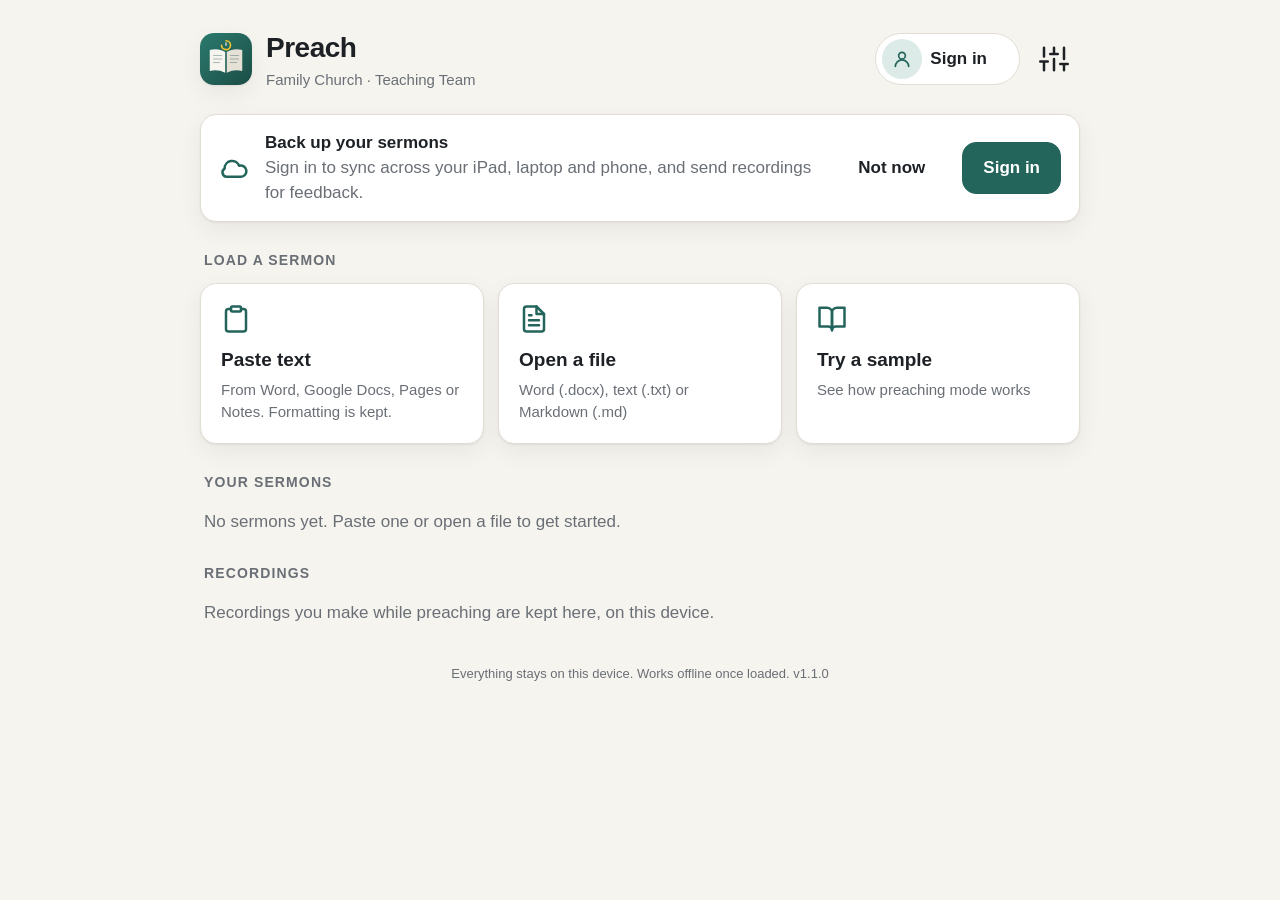
==== index.html @ 2cdc6da2 "Preach v1.1: sermon delivery PWA with Supabase accounts, sync and admin review" ====
<!doctype html>
<html lang="en">
<head>
  <meta charset="utf-8">
  <meta name="viewport" content="width=device-width, initial-scale=1, viewport-fit=cover">
  <title>Preach</title>
  <meta name="description" content="Sermon delivery for the Family Church teaching team: paginated preaching view, countdown timer, CSB verse popups and recording.">
  <meta name="theme-color" content="#f6f4ef" id="meta-theme">
  <meta name="apple-mobile-web-app-capable" content="yes">
  <meta name="mobile-web-app-capable" content="yes">
  <meta name="apple-mobile-web-app-status-bar-style" content="black-translucent">
  <meta name="apple-mobile-web-app-title" content="Preach">
  <link rel="manifest" href="manifest.webmanifest">
  <link rel="icon" href="icons/icon.svg" type="image/svg+xml">
  <link rel="apple-touch-icon" href="icons/apple-touch-icon.png">
  <link rel="stylesheet" href="css/app.css">
  <script>
    // Apply saved theme before first paint to avoid a flash.
    try { var s = JSON.parse(localStorage.getItem('preach.v1.settings') || '{}');
      document.documentElement.dataset.theme = s.theme || 'light';
      document.documentElement.dataset.font = s.font || 'serif'; } catch (e) {}
  </script>
  <script src="config.js"></script>
</head>
<body>
<svg width="0" height="0" style="position:absolute" aria-hidden="true">
  <symbol id="i-left" viewBox="0 0 24 24"><path d="m15 18-6-6 6-6"/></symbol>
  <symbol id="i-right" viewBox="0 0 24 24"><path d="m9 18 6-6-6-6"/></symbol>
  <symbol id="i-back" viewBox="0 0 24 24"><path d="m12 19-7-7 7-7M19 12H5"/></symbol>
  <symbol id="i-sun" viewBox="0 0 24 24"><circle cx="12" cy="12" r="4"/><path d="M12 2v2M12 20v2M4.93 4.93l1.41 1.41M17.66 17.66l1.41 1.41M2 12h2M20 12h2M6.34 17.66l-1.41 1.41M19.07 4.93l-1.41 1.41"/></symbol>
  <symbol id="i-moon" viewBox="0 0 24 24"><path d="M12 3a6 6 0 0 0 9 9 9 9 0 1 1-9-9Z"/></symbol>
  <symbol id="i-mic" viewBox="0 0 24 24"><path d="M12 2a3 3 0 0 0-3 3v7a3 3 0 0 0 6 0V5a3 3 0 0 0-3-3Z"/><path d="M19 10v2a7 7 0 0 1-14 0v-2M12 19v3"/></symbol>
  <symbol id="i-play" viewBox="0 0 24 24"><path d="M7 4.5v15l12.5-7.5z" fill="currentColor"/></symbol>
  <symbol id="i-pause" viewBox="0 0 24 24"><rect x="6" y="4.5" width="4" height="15" rx="1" fill="currentColor"/><rect x="14" y="4.5" width="4" height="15" rx="1" fill="currentColor"/></symbol>
  <symbol id="i-reset" viewBox="0 0 24 24"><path d="M3 12a9 9 0 1 0 9-9 9.75 9.75 0 0 0-6.74 2.74L3 8"/><path d="M3 3v5h5"/></symbol>
  <symbol id="i-x" viewBox="0 0 24 24"><path d="M18 6 6 18M6 6l12 12"/></symbol>
  <symbol id="i-sliders" viewBox="0 0 24 24"><path d="M4 21v-7M4 10V3M12 21v-9M12 8V3M20 21v-5M20 12V3M1 14h6M9 8h6M17 16h6"/></symbol>
  <symbol id="i-trash" viewBox="0 0 24 24"><path d="M3 6h18M19 6v14a2 2 0 0 1-2 2H7a2 2 0 0 1-2-2V6M8 6V4a2 2 0 0 1 2-2h4a2 2 0 0 1 2 2v2"/></symbol>
  <symbol id="i-download" viewBox="0 0 24 24"><path d="M21 15v4a2 2 0 0 1-2 2H5a2 2 0 0 1-2-2v-4M7 10l5 5 5-5M12 15V3"/></symbol>
  <symbol id="i-share" viewBox="0 0 24 24"><path d="M4 12v8a2 2 0 0 0 2 2h12a2 2 0 0 0 2-2v-8M16 6l-4-4-4 4M12 2v13"/></symbol>
  <symbol id="i-max" viewBox="0 0 24 24"><path d="M8 3H5a2 2 0 0 0-2 2v3M21 8V5a2 2 0 0 0-2-2h-3M3 16v3a2 2 0 0 0 2 2h3M16 21h3a2 2 0 0 0 2-2v-3"/></symbol>
  <symbol id="i-file" viewBox="0 0 24 24"><path d="M14 2H6a2 2 0 0 0-2 2v16a2 2 0 0 0 2 2h12a2 2 0 0 0 2-2V8z"/><path d="M14 2v6h6M16 13H8M16 17H8M10 9H8"/></symbol>
  <symbol id="i-clip" viewBox="0 0 24 24"><rect x="8" y="2" width="8" height="4" rx="1"/><path d="M16 4h2a2 2 0 0 1 2 2v14a2 2 0 0 1-2 2H6a2 2 0 0 1-2-2V6a2 2 0 0 1 2-2h2"/></symbol>
  <symbol id="i-send" viewBox="0 0 24 24"><path d="m22 2-7 20-4-9-9-4Z"/><path d="M22 2 11 13"/></symbol>
  <symbol id="i-book" viewBox="0 0 24 24"><path d="M2 3h6a4 4 0 0 1 4 4v14a3 3 0 0 0-3-3H2z"/><path d="M22 3h-6a4 4 0 0 0-4 4v14a3 3 0 0 1 3-3h7z"/></symbol>
  <symbol id="i-edit" viewBox="0 0 24 24"><path d="M12 20h9"/><path d="M16.5 3.5a2.12 2.12 0 0 1 3 3L7 19l-4 1 1-4Z"/></symbol>
  <symbol id="i-clock" viewBox="0 0 24 24"><circle cx="12" cy="13" r="8.5"/><path d="M12 9v4l2.5 2M9.5 2h5"/></symbol>
  <symbol id="i-ext" viewBox="0 0 24 24"><path d="M15 3h6v6M10 14 21 3M18 13v6a2 2 0 0 1-2 2H5a2 2 0 0 1-2-2V8a2 2 0 0 1 2-2h6"/></symbol>
  <symbol id="i-stop" viewBox="0 0 24 24"><rect x="5.5" y="5.5" width="13" height="13" rx="2" fill="currentColor"/></symbol>
  <symbol id="i-user" viewBox="0 0 24 24"><circle cx="12" cy="8" r="4"/><path d="M4 21a8 8 0 0 1 16 0"/></symbol>
  <symbol id="i-mail" viewBox="0 0 24 24"><rect x="2.5" y="4.5" width="19" height="15" rx="2"/><path d="m3 6 9 7 9-7"/></symbol>
  <symbol id="i-cloud" viewBox="0 0 24 24"><path d="M17.5 19a4.5 4.5 0 1 0-1.4-8.8A6 6 0 0 0 4.5 12.5 3.5 3.5 0 0 0 6 19z"/></symbol>
  <symbol id="i-eye" viewBox="0 0 24 24"><path d="M2 12s3.5-7 10-7 10 7 10 7-3.5 7-10 7S2 12 2 12z"/><circle cx="12" cy="12" r="3"/></symbol>
  <symbol id="i-sparkle" viewBox="0 0 24 24"><path d="M12 3l1.9 5.6L19.5 10l-5.6 1.9L12 17.5l-1.9-5.6L4.5 10l5.6-1.4z"/><path d="M19 15l.8 2.2L22 18l-2.2.8L19 21l-.8-2.2L16 18l2.2-.8z"/></symbol>
</svg>

<!-- ================= HOME ================= -->
<section id="home" class="view">
  <div class="wrap">
    <header class="home-head">
      <div class="brand">
        <img src="icons/icon.svg" alt="">
        <div><h1>Preach</h1><p>Family Church · Teaching Team</p></div>
      </div>
      <div class="head-actions">
        <a id="btn-review" class="btn" href="review.html" hidden><svg class="ic sm"><use href="#i-eye"/></svg>Review</a>
        <button id="btn-account" class="account-btn" hidden aria-label="Account"><span class="avatar" id="acct-avatar"><svg class="ic sm"><use href="#i-user"/></svg></span><span class="acct-lbl" id="acct-label">Sign in</span><span class="sync-dot" id="sync-dot"></span></button>
        <button id="btn-settings" class="icon-btn" aria-label="Settings" title="Settings"><svg class="ic lg"><use href="#i-sliders"/></svg></button>
      </div>
    </header>

    <div id="signin-banner" class="card banner" hidden>
      <svg class="ic lg"><use href="#i-cloud"/></svg>
      <div class="grow"><b>Back up your sermons</b><div class="muted">Sign in to sync across your iPad, laptop and phone, and send recordings for feedback.</div></div>
      <button class="btn ghost" id="banner-later">Not now</button>
      <button class="btn primary" id="banner-signin">Sign in</button>
    </div>

    <div id="continue-card" class="card continue" hidden>
      <div>
        <div class="eyebrow">Ready to preach</div>
        <h2 id="cc-title"></h2>
        <div id="cc-meta" class="muted"></div>
      </div>
      <div class="row">
        <button class="btn" id="cc-edit"><svg class="ic sm"><use href="#i-edit"/></svg>Edit</button>
        <button class="btn primary xl" id="cc-preach"><svg class="ic"><use href="#i-play"/></svg>Preach</button>
      </div>
    </div>

    <h3 class="section-title">Load a sermon</h3>
    <div class="tiles">
      <button class="tile" id="tile-paste"><svg class="ic"><use href="#i-clip"/></svg><span class="t">Paste text</span><span class="s">From Word, Google Docs, Pages or Notes. Formatting is kept.</span></button>
      <label class="tile" id="tile-file" for="file-input"><svg class="ic"><use href="#i-file"/></svg><span class="t">Open a file</span><span class="s">Word (.docx), text (.txt) or Markdown (.md)</span></label>
      <button class="tile" id="tile-sample"><svg class="ic"><use href="#i-book"/></svg><span class="t">Try a sample</span><span class="s">See how preaching mode works</span></button>
    </div>
    <input type="file" id="file-input" accept=".docx,.txt,.md,.markdown,text/plain,text/markdown,application/vnd.openxmlformats-officedocument.wordprocessingml.document" hidden>

    <h3 class="section-title">Your sermons</h3>
    <ul id="library" class="list"></ul>
    <p id="library-empty" class="empty">No sermons yet. Paste one or open a file to get started.</p>

    <h3 class="section-title">Recordings</h3>
    <ul id="recordings" class="list"></ul>
    <p id="rec-empty" class="empty">Recordings you make while preaching are kept here, on this device.</p>

    <p class="home-foot">Everything stays on this device. Works offline once loaded. <span id="app-version"></span></p>
  </div>
</section>

<!-- ================= SIGN IN ================= -->
<section id="signin" class="view" hidden>
  <div class="signin-wrap">
    <button id="si-back" class="btn ghost si-back"><svg class="ic"><use href="#i-back"/></svg>Back</button>
    <div class="signin-card card">
      <img src="icons/icon.svg" alt="" class="si-logo">
      <h1 id="si-title">Sign in</h1>
      <p class="muted si-sub" id="si-sub">Save your sermons to your account and pick up on any device.</p>

      <form id="si-email-form" class="si-step" autocomplete="on">
        <label for="si-email" class="si-label">Your email</label>
        <input id="si-email" class="si-input" type="email" inputmode="email" autocomplete="email" autocapitalize="off" spellcheck="false" placeholder="you@familychurch.org" required>
        <button class="btn primary xl block" type="submit" id="si-send"><svg class="ic"><use href="#i-mail"/></svg>Email me a sign-in link</button>
        <button class="btn ghost block" type="button" id="si-use-pw">Use a password instead</button>
      </form>

      <form id="si-pw-form" class="si-step" hidden autocomplete="on">
        <label for="si-pw-email" class="si-label">Your email</label>
        <input id="si-pw-email" class="si-input" type="email" inputmode="email" autocomplete="username" autocapitalize="off" spellcheck="false" required>
        <label for="si-pw" class="si-label">Password</label>
        <input id="si-pw" class="si-input" type="password" autocomplete="current-password" minlength="8" required>
        <button class="btn primary xl block" type="submit" id="si-pw-signin">Sign in</button>
        <button class="btn block" type="button" id="si-pw-create">Create an account</button>
        <button class="btn ghost block" type="button" id="si-use-link">Email me a link instead</button>
      </form>

      <form id="si-sent" class="si-step" hidden>
        <div class="si-sent-icon"><svg class="ic lg"><use href="#i-mail"/></svg></div>
        <p class="si-sent-msg">We sent a sign-in link to <b id="si-sent-email"></b>.<br>Open the email <b>on this device</b> and tap the link.</p>
        <label for="si-code" class="si-label">Or type the 6-digit code from the email</label>
        <input id="si-code" class="si-input si-code" type="text" inputmode="numeric" autocomplete="one-time-code" maxlength="8" placeholder="123456">
        <button class="btn primary xl block" type="submit" id="si-verify">Sign in with code</button>
        <div class="si-row"><button class="btn ghost" type="button" id="si-resend">Send again</button><button class="btn ghost" type="button" id="si-other">Use a different email</button></div>
      </form>

      <div class="status-line si-status" id="si-status" role="status"></div>
    </div>
    <button class="btn ghost block si-skip" id="si-skip"><span>Continue without signing in<br><small class="muted">Sermons stay on this device</small></span></button>
  </div>
</section>

<!-- ================= EDIT ================= -->
<section id="edit" class="view" hidden>
  <header class="bar">
    <button id="edit-back" class="btn ghost"><svg class="ic"><use href="#i-back"/></svg>Home</button>
    <span id="edit-status" class="muted"></span>
    <button id="edit-preach" class="btn primary"><svg class="ic sm"><use href="#i-play"/></svg>Preach</button>
  </header>
  <div class="edit-body">
    <input id="edit-title" class="title-input" placeholder="Sermon title" autocomplete="off" enterkeyhint="next">
    <p class="hint">Paste your sermon below. Headings, <b>bold</b>, <i>italics</i> and lists are kept. Bible references like John 3:16 become tappable automatically. Changes save as you type.</p>
    <div id="editor" class="editor reading" contenteditable="true" spellcheck="true" data-placeholder="Tap here and paste your sermon…"></div>
  </div>
</section>

<!-- ================= PREACH ================= -->
<section id="preach" class="view" hidden>
  <header class="pbar top">
    <button id="p-exit" class="icon-btn" aria-label="Back to home" title="Back to home"><svg class="ic"><use href="#i-back"/></svg></button>
    <div class="p-title" id="p-title"></div>
    <div class="timer-group">
      <button id="timer-pill" class="timer-pill" data-phase="idle" aria-label="Timer settings" title="Timer"><svg class="ic"><use href="#i-clock"/></svg><span id="timer-text">30:00</span></button>
      <button id="timer-toggle" class="icon-btn" aria-label="Start timer" title="Start / pause timer"><svg class="ic"><use href="#i-play"/></svg></button>
    </div>
    <div class="p-tools">
      <button id="rec-btn" class="rec-btn" aria-label="Record" title="Record sermon audio"><svg class="ic sm"><use href="#i-mic"/></svg><span class="dot"></span><span class="lbl" id="rec-label">Record</span></button>
      <button id="font-dec" class="icon-btn txt wide-only" aria-label="Smaller text" title="Smaller text"><small>A</small>−</button>
      <button id="font-inc" class="icon-btn txt wide-only" aria-label="Bigger text" title="Bigger text">A+</button>
      <button id="theme-btn" class="icon-btn wide-only" aria-label="Dark or light mode" title="Dark / light"><svg class="ic"><use href="#i-moon"/></svg></button>
      <button id="fs-btn" class="icon-btn wide-only" aria-label="Full screen" title="Full screen"><svg class="ic"><use href="#i-max"/></svg></button>
      <button id="display-btn" class="icon-btn txt narrow-only" aria-label="Text size and theme">Aa</button>
    </div>
  </header>
  <div id="viewport" class="viewport">
    <div id="flow" class="flow reading"></div>
    <div class="edge-flash l"></div><div class="edge-flash r"></div>
  </div>
  <footer class="pbar bottom">
    <button id="prev-btn" class="nav-btn" aria-label="Previous page"><svg class="ic"><use href="#i-left"/></svg><span class="lbl">Previous</span></button>
    <button id="page-ind" class="page-ind" aria-label="Go to page"><span id="page-text">Page 1 of 1</span><span class="progress"><span id="page-progress"></span></span></button>
    <button id="next-btn" class="nav-btn" aria-label="Next page"><span class="lbl">Next</span><svg class="ic"><use href="#i-right"/></svg></button>
  </footer>
  <div id="overtime-frame" aria-hidden="true"></div>
</section>

<!-- ================= DIALOGS ================= -->
<dialog id="dlg-timer" aria-labelledby="dlg-timer-h">
  <div class="dlg">
    <div class="dlg-head"><h2 id="dlg-timer-h">Timer</h2><button class="icon-btn" data-close aria-label="Close"><svg class="ic"><use href="#i-x"/></svg></button></div>
    <div class="dlg-body">
      <div class="timer-big" id="t-big">30:00</div>
      <div class="field">
        <span class="label">Sermon length</span>
        <div class="presets" id="t-presets"></div>
      </div>
      <div class="field row-between">
        <span class="label" style="margin:0">Custom</span>
        <div class="stepper">
          <button id="t-minus" aria-label="One minute less">−</button>
          <input id="t-custom" class="val" type="number" inputmode="numeric" min="1" max="180" aria-label="Minutes">
          <button id="t-plus" aria-label="One minute more">+</button>
        </div>
      </div>
      <div class="timer-actions">
        <button class="btn primary xl" id="t-start"><svg class="ic"><use href="#i-play"/></svg><span>Start</span></button>
        <button class="btn xl" id="t-reset"><svg class="ic"><use href="#i-reset"/></svg>Reset</button>
      </div>
      <hr class="divider">
      <div class="field row-between">
        <div><span class="label" style="margin:0">Warning colors</span><div class="help">Yellow, then orange, as time runs low</div></div>
        <label class="switch"><input type="checkbox" id="t-warn"><span></span></label>
      </div>
      <div class="field row-between" id="t-warn-rows">
        <div class="stepper"><span class="muted">Yellow at</span><button data-step="warn1:-1" aria-label="Less">−</button><span class="val" id="t-w1">5 min</span><button data-step="warn1:1" aria-label="More">+</button></div>
        <div class="stepper"><span class="muted">Orange at</span><button data-step="warn2:-1" aria-label="Less">−</button><span class="val" id="t-w2">2 min</span><button data-step="warn2:1" aria-label="More">+</button></div>
      </div>
      <div class="field row-between">
        <div><span class="label" style="margin:0">Record when timer starts</span><div class="help">Starts audio recording automatically</div></div>
        <label class="switch"><input type="checkbox" id="t-rec"><span></span></label>
      </div>
    </div>
  </div>
</dialog>

<dialog id="dlg-verse" aria-labelledby="verse-ref">
  <div class="dlg">
    <div class="dlg-head"><div><span class="verse-ref" id="verse-ref"></span><span class="verse-ver">CSB</span></div><button class="icon-btn" data-close aria-label="Close"><svg class="ic"><use href="#i-x"/></svg></button></div>
    <div class="dlg-body"><div id="verse-body"></div></div>
    <div class="dlg-foot">
      <a class="btn" id="verse-bg" target="_blank" rel="noopener"><svg class="ic sm"><use href="#i-ext"/></svg>Open on BibleGateway</a>
      <button class="btn primary" data-close>Done</button>
    </div>
  </div>
</dialog>

<dialog id="dlg-display" aria-label="Text size and theme">
  <div class="dlg">
    <div class="dlg-head"><h2>Display</h2><button class="icon-btn" data-close aria-label="Close"><svg class="ic"><use href="#i-x"/></svg></button></div>
    <div class="dlg-body">
      <div class="field row-between"><span class="label" style="margin:0">Text size</span>
        <div class="stepper"><button id="d-dec" aria-label="Smaller">−</button><span class="val" id="d-size">30</span><button id="d-inc" aria-label="Bigger">+</button></div></div>
      <div class="field row-between"><span class="label" style="margin:0">Theme</span>
        <div class="segmented" data-setting="theme"><button data-val="light">Light</button><button data-val="dark">Dark</button></div></div>
    </div>
  </div>
</dialog>

<dialog id="dlg-page" aria-label="Go to page">
  <div class="dlg">
    <div class="dlg-head"><h2>Go to page</h2><button class="icon-btn" data-close aria-label="Close"><svg class="ic"><use href="#i-x"/></svg></button></div>
    <div class="dlg-body">
      <div class="timer-big" id="pg-num">1</div>
      <input type="range" id="pg-range" min="1" max="1" value="1" style="width:100%;height:44px">
      <div class="row-between" style="margin-top:12px"><button class="btn" id="pg-first">First page</button><button class="btn primary" id="pg-go">Go</button></div>
    </div>
  </div>
</dialog>

<dialog id="dlg-rec" aria-label="Recording">
  <div class="dlg">
    <div class="dlg-head"><h2>Recording</h2><button class="icon-btn" data-close aria-label="Close"><svg class="ic"><use href="#i-x"/></svg></button></div>
    <div class="dlg-body">
      <div class="timer-big" id="rec-big">0:00</div>
      <p class="muted" style="text-align:center;margin-top:0" id="rec-state">Recording is saved on this device as you go.</p>
      <div class="timer-actions" style="grid-template-columns:1fr 1fr">
        <button class="btn xl" id="rec-pause"><svg class="ic"><use href="#i-pause"/></svg><span>Pause</span></button>
        <button class="btn xl danger" id="rec-stop"><svg class="ic"><use href="#i-stop"/></svg>Stop &amp; save</button>
      </div>
      <button class="btn block" data-close style="margin-top:10px">Keep recording</button>
    </div>
  </div>
</dialog>

<dialog id="dlg-saved" aria-labelledby="saved-h">
  <div class="dlg">
    <div class="dlg-head"><h2 id="saved-h">Recording saved</h2><button class="icon-btn" data-close aria-label="Close"><svg class="ic"><use href="#i-x"/></svg></button></div>
    <div class="dlg-body">
      <p id="saved-meta" class="muted" style="margin-top:0"></p>
      <audio id="saved-audio" controls preload="metadata" style="width:100%"></audio>
      <div class="row-between" style="margin-top:14px;justify-content:flex-start">
        <button class="btn" id="saved-download"><svg class="ic sm"><use href="#i-download"/></svg>Download</button>
        <button class="btn" id="saved-share" hidden><svg class="ic sm"><use href="#i-share"/></svg>Share / Save to Files</button>
      </div>
      <hr class="divider">
      <div class="field" style="margin-top:0">
        <span class="label">Send for feedback</span>
        <div class="help" style="margin-top:0">Get a transcript, summary and coaching notes on this message.</div>
      </div>
      <div class="field"><label for="fb-name">Speaker</label><input type="text" id="fb-name" placeholder="Your name" autocomplete="name"></div>
      <div class="field"><label for="fb-notes">Anything you want feedback on? (optional)</label><textarea id="fb-notes" placeholder="e.g. Was my main point clear? Did the intro run long?"></textarea></div>
      <button class="btn primary block" id="fb-send"><svg class="ic sm"><use href="#i-send"/></svg>Send for feedback</button>
      <div class="status-line" id="fb-status"></div>
    </div>
  </div>
</dialog>

<dialog id="dlg-settings" aria-labelledby="settings-h">
  <div class="dlg">
    <div class="dlg-head"><h2 id="settings-h">Settings</h2><button class="icon-btn" data-close aria-label="Close"><svg class="ic"><use href="#i-x"/></svg></button></div>
    <div class="dlg-body">
      <div class="field"><label for="s-name">Your name</label><input type="text" id="s-name" placeholder="Used on recordings and feedback" autocomplete="name"></div>
      <div class="field row-between"><span class="label" style="margin:0">Theme</span>
        <div class="segmented" data-setting="theme"><button data-val="light">Light</button><button data-val="dark">Dark</button></div></div>
      <div class="field row-between"><span class="label" style="margin:0">Reading font</span>
        <div class="segmented" data-setting="font"><button data-val="serif" style="font-family:Charter,Georgia,serif">Serif</button><button data-val="sans">Sans</button></div></div>
      <div class="field row-between"><span class="label" style="margin:0">Text size</span>
        <div class="stepper"><button id="s-dec" aria-label="Smaller">−</button><span class="val" id="s-size">30</span><button id="s-inc" aria-label="Bigger">+</button></div></div>
      <hr class="divider">
      <div class="field">
        <label for="s-key">Bible verse popups (CSB)</label>
        <input type="password" id="s-key" placeholder="Paste your API.Bible key" autocomplete="off" spellcheck="false">
        <div class="row-between" style="margin-top:10px;justify-content:flex-start">
          <button class="btn" id="s-key-test">Test key</button>
          <button class="btn ghost" id="s-key-show">Show</button>
        </div>
        <div class="status-line" id="s-key-status"></div>
        <div class="help">Verse popups show the <b>Christian Standard Bible</b> only. To see the text inside the app, get a free key at <a href="https://api.bible" target="_blank" rel="noopener">api.bible</a> (Starter plan), add <b>CSB</b> as one of your Bibles, and paste the key here. Without a key, tapping a reference offers a one-tap link to the passage on BibleGateway (CSB).</div>
      </div>
      <hr class="divider">
      <div class="field row-between">
        <div><span class="label" style="margin:0">Record when timer starts</span></div>
        <label class="switch"><input type="checkbox" id="s-rec"><span></span></label>
      </div>
      <hr class="divider">
      <div class="field">
        <span class="label">Storage</span>
        <div class="help" id="s-storage" style="margin-bottom:10px"></div>
        <button class="btn danger" id="s-wipe"><svg class="ic sm"><use href="#i-trash"/></svg>Delete all sermons &amp; recordings</button>
      </div>
    </div>
  </div>
</dialog>

<dialog id="dlg-account" aria-labelledby="acct-h">
  <div class="dlg">
    <div class="dlg-head"><h2 id="acct-h">Your account</h2><button class="icon-btn" data-close aria-label="Close"><svg class="ic"><use href="#i-x"/></svg></button></div>
    <div class="dlg-body">
      <div class="acct-who"><span class="avatar lg" id="acct-big-avatar"></span><div><div class="name" id="acct-email"></div><span class="badge" id="acct-role"></span></div></div>
      <div class="field"><label for="acct-name">Display name</label><input type="text" id="acct-name" placeholder="How Jake sees your name" autocomplete="name"></div>
      <div class="field">
        <span class="label">Sync</span>
        <div class="row-between"><div id="acct-sync" class="muted"></div><button class="btn" id="acct-sync-now"><svg class="ic sm"><use href="#i-cloud"/></svg>Sync now</button></div>
      </div>
      <a class="btn block" id="acct-review" href="review.html" hidden><svg class="ic sm"><use href="#i-eye"/></svg>Open the review page</a>
      <hr class="divider">
      <label class="check-row"><input type="checkbox" id="acct-wipe"> Also remove my sermons from this device (shared iPad)</label>
      <button class="btn danger block" id="acct-signout" style="margin-top:10px">Sign out</button>
    </div>
  </div>
</dialog>

<dialog id="dlg-confirm" aria-labelledby="confirm-h">
  <div class="dlg">
    <div class="dlg-head"><h2 id="confirm-h">Are you sure?</h2></div>
    <div class="dlg-body"><p id="confirm-msg" style="margin:0"></p></div>
    <div class="dlg-foot"><button class="btn" value="cancel" id="confirm-no">Cancel</button><button class="btn primary" id="confirm-yes">OK</button></div>
  </div>
</dialog>

<div id="toast" role="status" aria-live="polite"></div>
<script type="module" src="js/app.js"></script>
</body>
</html>
---- css/app.css ----
/* Preach — sermon delivery app. Calm, high-contrast, big touch targets. */
:root {
  --bg: #f6f4ef;
  --surface: #ffffff;
  --surface-2: #efece5;
  --text: #1d2125;
  --muted: #6a6f76;
  --line: #e2ded5;
  --accent: #23645b;
  --accent-ink: #ffffff;
  --accent-soft: #dcebe7;
  --ref: #1f5f8b;
  --warn1: #f4c430;
  --warn1-ink: #2a2100;
  --warn2: #f08a24;
  --warn2-ink: #2a1300;
  --danger: #e0393e;
  --danger-ink: #ffffff;
  --shadow: 0 1px 2px rgba(20, 20, 20, .06), 0 8px 24px rgba(20, 20, 20, .06);
  --radius: 16px;
  --tap: 52px;
  --reading-font: Charter, "Iowan Old Style", "Palatino Linotype", Palatino, Georgia, "Times New Roman", serif;
  --ui-font: -apple-system, BlinkMacSystemFont, "SF Pro Text", "Segoe UI", Roboto, "Helvetica Neue", Arial, sans-serif;
  --reading-size: 30px;
  color-scheme: light;
}
[data-theme="dark"] {
  --bg: #0e1012;
  --surface: #171a1d;
  --surface-2: #1f2327;
  --text: #ebe8e1;
  --muted: #979da4;
  --line: #2a2f34;
  --accent: #6cc3b1;
  --accent-ink: #0b1513;
  --accent-soft: #1b302c;
  --ref: #8cc4ef;
  --shadow: 0 1px 2px rgba(0, 0, 0, .4), 0 8px 24px rgba(0, 0, 0, .35);
  color-scheme: dark;
}
[data-font="sans"] { --reading-font: var(--ui-font); }

* { box-sizing: border-box; }
html, body { margin: 0; height: 100%; }
body {
  background: var(--bg);
  color: var(--text);
  font-family: var(--ui-font);
  font-size: 17px;
  line-height: 1.45;
  -webkit-font-smoothing: antialiased;
  -webkit-tap-highlight-color: transparent;
  transition: background-color .25s ease, color .25s ease;
}
[hidden] { display: none !important; }
button, input, select, textarea { font: inherit; color: inherit; }
button { cursor: pointer; -webkit-user-select: none; user-select: none; touch-action: manipulation; }
.ic { width: 24px; height: 24px; fill: none; stroke: currentColor; stroke-width: 2; stroke-linecap: round; stroke-linejoin: round; flex: none; }
.ic.sm { width: 20px; height: 20px; }
.ic.lg { width: 30px; height: 30px; }
.muted { color: var(--muted); }

/* ---------- Buttons ---------- */
.btn {
  display: inline-flex; align-items: center; justify-content: center; gap: 8px;
  min-height: var(--tap); padding: 0 20px; border-radius: 14px;
  border: 1px solid var(--line); background: var(--surface); color: var(--text);
  font-weight: 600; font-size: 17px; white-space: nowrap;
  transition: transform .08s ease, background-color .2s ease, border-color .2s;
}
.btn:active { transform: scale(.97); }
a.btn { text-decoration: none; }
.btn.primary { background: var(--accent); border-color: var(--accent); color: var(--accent-ink); }
.btn.danger { background: transparent; color: var(--danger); border-color: color-mix(in srgb, var(--danger) 35%, var(--line)); }
.btn.ghost { background: transparent; border-color: transparent; }
.btn.xl { min-height: 64px; font-size: 20px; padding: 0 28px; border-radius: 18px; }
.btn.block { width: 100%; }
.btn:disabled { opacity: .4; cursor: default; }
.icon-btn {
  display: inline-flex; align-items: center; justify-content: center;
  width: var(--tap); height: var(--tap); border-radius: 14px;
  border: 0; background: transparent; color: var(--text);
  transition: background-color .15s ease;
}
.icon-btn:hover { background: var(--surface-2); }
.icon-btn:active { background: var(--line); }
.icon-btn.txt { font-weight: 700; font-size: 20px; letter-spacing: -.5px; font-family: var(--reading-font); }
.icon-btn.txt small { font-size: 15px; }
.segmented { display: inline-flex; background: var(--surface-2); border-radius: 14px; padding: 4px; gap: 4px; }
.segmented button { min-height: 44px; padding: 0 18px; border: 0; border-radius: 10px; background: transparent; font-weight: 600; }
.segmented button[aria-pressed="true"] { background: var(--surface); box-shadow: var(--shadow); }
.chip {
  min-height: var(--tap); min-width: 64px; padding: 0 16px; border-radius: 14px;
  border: 1px solid var(--line); background: var(--surface); font-weight: 700; font-size: 19px;
  font-variant-numeric: tabular-nums;
}
.chip[aria-pressed="true"] { background: var(--accent); color: var(--accent-ink); border-color: var(--accent); }
.stepper { display: inline-flex; align-items: center; gap: 6px; }
.stepper .val { min-width: 76px; text-align: center; font-weight: 700; font-size: 20px; font-variant-numeric: tabular-nums; }
.stepper input.val { border: 1px solid var(--line); border-radius: 12px; background: var(--surface); height: var(--tap); width: 90px; }
.stepper button { width: var(--tap); height: var(--tap); border-radius: 14px; border: 1px solid var(--line); background: var(--surface); font-size: 24px; font-weight: 600; }
.switch { position: relative; display: inline-block; width: 60px; height: 36px; flex: none; }
.switch input { opacity: 0; width: 0; height: 0; position: absolute; }
.switch span { position: absolute; inset: 0; background: var(--line); border-radius: 36px; transition: .2s; }
.switch span::before { content: ""; position: absolute; width: 28px; height: 28px; left: 4px; top: 4px; background: #fff; border-radius: 50%; transition: .2s; box-shadow: 0 1px 3px rgba(0,0,0,.3); }
.switch input:checked + span { background: var(--accent); }
.switch input:checked + span::before { transform: translateX(24px); }
.switch input:focus-visible + span { outline: 3px solid var(--ref); outline-offset: 2px; }

/* ---------- Views ---------- */
.view { min-height: 100%; }
.wrap { max-width: 920px; margin: 0 auto; padding: max(20px, env(safe-area-inset-top)) max(20px, env(safe-area-inset-right)) 48px max(20px, env(safe-area-inset-left)); }

/* Home */
.home-head { display: flex; align-items: center; justify-content: space-between; gap: 16px; margin: 8px 0 24px; }
.brand { display: flex; align-items: center; gap: 14px; }
.brand img { width: 52px; height: 52px; border-radius: 14px; box-shadow: var(--shadow); }
.brand h1 { margin: 0; font-size: 28px; letter-spacing: -.5px; }
.brand p { margin: 0; color: var(--muted); font-size: 15px; }
.card { background: var(--surface); border: 1px solid var(--line); border-radius: var(--radius); box-shadow: var(--shadow); }
.continue { padding: 24px; display: flex; flex-wrap: wrap; align-items: center; justify-content: space-between; gap: 18px; margin-bottom: 28px; }
.continue .eyebrow { font-size: 13px; text-transform: uppercase; letter-spacing: .08em; color: var(--accent); font-weight: 700; }
.continue h2 { margin: 4px 0; font-size: 26px; font-family: var(--reading-font); letter-spacing: -.3px; }
.continue .row { display: flex; gap: 12px; flex-wrap: wrap; }
.section-title { font-size: 14px; text-transform: uppercase; letter-spacing: .08em; color: var(--muted); margin: 28px 4px 12px; }
.tiles { display: grid; grid-template-columns: repeat(auto-fit, minmax(220px, 1fr)); gap: 14px; }
.tile {
  display: flex; flex-direction: column; align-items: flex-start; gap: 6px; text-align: left;
  padding: 20px; min-height: 120px; border-radius: var(--radius);
  background: var(--surface); border: 1px solid var(--line); box-shadow: var(--shadow); cursor: pointer;
  transition: transform .08s ease, border-color .2s;
}
.tile:active { transform: scale(.98); }
.tile:hover { border-color: var(--accent); }
.tile .ic { width: 30px; height: 30px; color: var(--accent); margin-bottom: 6px; }
.tile .t { font-weight: 700; font-size: 19px; }
.tile .s { color: var(--muted); font-size: 15px; }
.list { list-style: none; margin: 0; padding: 0; display: grid; gap: 10px; }
.item { display: flex; align-items: center; gap: 12px; padding: 12px 12px 12px 18px; background: var(--surface); border: 1px solid var(--line); border-radius: 14px; }
.item .grow { flex: 1; min-width: 0; }
.item .name { font-weight: 650; font-size: 18px; white-space: nowrap; overflow: hidden; text-overflow: ellipsis; }
.item .sub { color: var(--muted); font-size: 14px; }
.item.current { border-color: var(--accent); }
.item audio { width: 100%; margin-top: 8px; height: 40px; }
.empty { color: var(--muted); margin: 6px 4px; }
.home-foot { margin-top: 40px; color: var(--muted); font-size: 13px; text-align: center; }

/* Edit */
.bar { position: sticky; top: 0; z-index: 5; display: flex; align-items: center; justify-content: space-between; gap: 12px;
  padding: max(10px, env(safe-area-inset-top)) max(16px, env(safe-area-inset-right)) 10px max(16px, env(safe-area-inset-left));
  background: color-mix(in srgb, var(--bg) 88%, transparent); backdrop-filter: blur(12px); -webkit-backdrop-filter: blur(12px); border-bottom: 1px solid var(--line); }
.edit-body { max-width: 860px; margin: 0 auto; padding: 20px max(20px, env(safe-area-inset-right)) 80px max(20px, env(safe-area-inset-left)); }
.title-input { width: 100%; border: 0; background: transparent; font-family: var(--reading-font); font-size: 34px; font-weight: 700; padding: 8px 0; outline: none; letter-spacing: -.4px; }
.title-input::placeholder { color: var(--muted); opacity: .6; }
.hint { color: var(--muted); font-size: 15px; margin: 4px 0 16px; }
.editor { min-height: 55vh; padding: 24px 28px; background: var(--surface); border: 1px solid var(--line); border-radius: var(--radius); outline: none; font-size: 21px; box-shadow: var(--shadow); }
.editor:focus { border-color: var(--accent); }
.editor:empty::before { content: attr(data-placeholder); color: var(--muted); opacity: .7; }

/* Reading typography (shared by editor + preach flow) */
.reading { font-family: var(--reading-font); line-height: 1.5; overflow-wrap: break-word; }
.reading p { margin: 0 0 .75em; }
.reading h1, .reading h2, .reading h3 { font-family: var(--ui-font); line-height: 1.2; letter-spacing: -.01em; margin: 1em 0 .45em; break-after: avoid; page-break-after: avoid; break-inside: avoid; }
.reading h1 { font-size: 1.35em; color: var(--accent); }
.reading h2 { font-size: 1.18em; color: var(--accent); }
.reading h3 { font-size: 1.04em; }
.reading > :first-child { margin-top: 0; }
.reading strong { font-weight: 800; }
.reading em { font-style: italic; }
.reading u { text-decoration-thickness: .08em; text-underline-offset: .12em; }
.reading ul, .reading ol { margin: 0 0 .75em; padding-left: 1.3em; }
.reading li { margin: 0 0 .3em; break-inside: avoid; }
.reading blockquote { margin: 0 0 .75em; padding-left: .8em; border-left: .18em solid var(--accent); color: color-mix(in srgb, var(--text) 85%, var(--muted)); }
.reading hr { border: 0; border-top: 2px solid var(--line); margin: 1em 0; }

/* ---------- Preach view ---------- */
#preach { position: fixed; inset: 0; display: flex; flex-direction: column; overflow: hidden; background: var(--bg); }
.pbar { flex: none; display: grid; align-items: center; gap: 8px; padding-left: max(10px, env(safe-area-inset-left)); padding-right: max(10px, env(safe-area-inset-right)); }
.pbar.top { grid-template-columns: auto minmax(0, 1fr) auto minmax(0, 1fr); padding-top: max(8px, env(safe-area-inset-top)); padding-bottom: 6px; border-bottom: 1px solid var(--line); }
.p-title { font-size: 15px; color: var(--muted); white-space: nowrap; overflow: hidden; text-overflow: ellipsis; padding: 0 6px; }
.timer-group { display: flex; align-items: center; gap: 4px; justify-self: center; }
.timer-pill {
  min-width: 128px; height: var(--tap); padding: 0 16px; border-radius: 999px;
  border: 1px solid var(--line); background: var(--surface);
  font-size: 26px; font-weight: 700; font-variant-numeric: tabular-nums; letter-spacing: .01em;
  display: inline-flex; align-items: center; justify-content: center; gap: 8px;
  transition: background-color .4s ease, color .4s ease, border-color .4s ease;
}
.timer-pill .ic { width: 20px; height: 20px; color: var(--muted); }
.timer-pill[data-phase="idle"] { color: var(--muted); }
.timer-pill[data-phase="warn1"] { background: var(--warn1); color: var(--warn1-ink); border-color: var(--warn1); }
.timer-pill[data-phase="warn2"] { background: var(--warn2); color: var(--warn2-ink); border-color: var(--warn2); }
.timer-pill[data-phase="over"] { background: var(--danger); color: var(--danger-ink); border-color: var(--danger); }
.timer-pill[data-phase="warn1"] .ic, .timer-pill[data-phase="warn2"] .ic, .timer-pill[data-phase="over"] .ic { color: inherit; }
.timer-pill[data-paused="true"]:not([data-phase="idle"]) span { opacity: .55; }
.p-tools { display: flex; align-items: center; justify-content: flex-end; gap: 2px; }
.rec-btn {
  display: inline-flex; align-items: center; gap: 8px; height: var(--tap); padding: 0 14px; border-radius: 999px;
  border: 1px solid var(--line); background: var(--surface); font-weight: 650; font-variant-numeric: tabular-nums; margin-right: 4px;
}
.rec-btn .dot { width: 12px; height: 12px; border-radius: 50%; background: var(--danger); display: none; }
.rec-btn.on { background: color-mix(in srgb, var(--danger) 14%, var(--surface)); border-color: var(--danger); color: var(--danger); }
.rec-btn.on .dot { display: inline-block; animation: recpulse 1.6s ease-in-out infinite; }
.rec-btn.on .ic { display: none; }
.rec-btn.paused .dot { animation: none; opacity: .4; }
@keyframes recpulse { 0%, 100% { opacity: 1; } 50% { opacity: .25; } }

.viewport { position: relative; flex: 1; overflow: hidden; touch-action: none; -webkit-user-select: none; user-select: none; -webkit-touch-callout: none; cursor: default; }
.flow {
  position: absolute; top: 0; left: 0;
  font-size: var(--reading-size);
  column-fill: auto;
  will-change: transform;
  transition: transform .28s cubic-bezier(.2, .7, .2, 1);
}
.flow.no-anim { transition: none; }
.flow .end-mark { display: block; text-align: center; color: var(--muted); font-family: var(--ui-font); font-size: .55em; letter-spacing: .3em; margin-top: 1.4em; break-inside: avoid; }
.ref {
  color: var(--ref); text-decoration: underline; text-decoration-style: dotted; text-decoration-thickness: .07em; text-underline-offset: .16em;
  cursor: pointer; border-radius: .2em; padding: 0 .05em; margin: 0 -.05em;
}
.ref:active, .ref.pressed { background: color-mix(in srgb, var(--ref) 18%, transparent); }

.pbar.bottom { grid-template-columns: 1fr auto 1fr; padding-top: 8px; padding-bottom: max(10px, env(safe-area-inset-bottom)); border-top: 1px solid var(--line); }
.nav-btn {
  height: 64px; min-width: 64px; padding: 0 22px; border-radius: 18px; border: 1px solid var(--line); background: var(--surface);
  display: inline-flex; align-items: center; justify-content: center; gap: 6px; font-weight: 650; font-size: 18px; color: var(--text);
  transition: transform .08s, opacity .2s;
}
.nav-btn .ic { width: 30px; height: 30px; }
.nav-btn:active { transform: scale(.96); background: var(--surface-2); }
.nav-btn:disabled { opacity: .35; }
#prev-btn { justify-self: start; }
#next-btn { justify-self: end; background: var(--accent); color: var(--accent-ink); border-color: var(--accent); min-width: 180px; }
.page-ind { border: 0; background: transparent; display: flex; flex-direction: column; align-items: center; gap: 8px; min-height: var(--tap); padding: 6px 14px; border-radius: 12px; color: var(--muted); font-weight: 600; font-variant-numeric: tabular-nums; }
.page-ind .progress { width: 160px; height: 4px; background: var(--line); border-radius: 4px; overflow: hidden; }
.page-ind .progress span { display: block; height: 100%; width: 0; background: var(--accent); border-radius: 4px; transition: width .28s ease; }

/* Edge tap hint flash */
.edge-flash { position: absolute; top: 0; bottom: 0; width: 18%; pointer-events: none; opacity: 0; transition: opacity .35s ease; }
.edge-flash.l { left: 0; background: linear-gradient(90deg, color-mix(in srgb, var(--accent) 16%, transparent), transparent); }
.edge-flash.r { right: 0; background: linear-gradient(270deg, color-mix(in srgb, var(--accent) 16%, transparent), transparent); }
.edge-flash.show { opacity: 1; transition: none; }

/* Overtime border: thick red frame, calm ~1 Hz pulse (well under the 3 flashes/sec seizure threshold). */
#overtime-frame { position: fixed; inset: 0; pointer-events: none; z-index: 50; border: 14px solid var(--danger); display: none; }
body.overtime #overtime-frame { display: block; }
body.overtime.running #overtime-frame { animation: otblink 1s ease-in-out infinite; }
@keyframes otblink { 0%, 100% { opacity: 1; } 50% { opacity: .15; } }
@media (prefers-reduced-motion: reduce) {
  body.overtime.running #overtime-frame { animation-duration: 2s; }
  .flow { transition: none; }
}

/* Narrow screens */
.narrow-only { display: none !important; }
@media (max-width: 760px) {
  .wide-only { display: none !important; }
  .narrow-only { display: inline-flex !important; }
  .p-title { display: none; }
  .pbar.top { grid-template-columns: auto minmax(0, 1fr) auto; }
  .rec-btn .lbl { display: none; }
  .rec-btn { padding: 0 12px; }
  .timer-pill { min-width: 104px; font-size: 22px; padding: 0 10px; }
  .timer-pill .ic { display: none; }
  .nav-btn .lbl { display: none; }
  #next-btn { min-width: 96px; }
  .nav-btn { padding: 0 16px; }
  .page-ind .progress { width: 90px; }
  #overtime-frame { border-width: 10px; }
}
@media (max-width: 380px) {
  .timer-pill { min-width: 92px; font-size: 20px; }
  .pbar.top { gap: 2px; }
}
@media (max-height: 500px) {
  .nav-btn { height: 52px; }
  .pbar.bottom { padding-top: 4px; }
}

/* ---------- Dialogs ---------- */
dialog {
  border: 0; padding: 0; border-radius: 22px; background: var(--surface); color: var(--text);
  width: min(560px, calc(100vw - 32px)); max-height: calc(100dvh - 48px); box-shadow: 0 24px 80px rgba(0,0,0,.35);
}
dialog::backdrop { background: rgba(10, 12, 14, .5); backdrop-filter: blur(2px); -webkit-backdrop-filter: blur(2px); }
dialog[open] { animation: dlgin .18s ease-out; }
@keyframes dlgin { from { opacity: 0; transform: translateY(12px) scale(.98); } to { opacity: 1; transform: none; } }
.dlg { display: flex; flex-direction: column; max-height: calc(100dvh - 48px); }
.dlg-head { display: flex; align-items: center; justify-content: space-between; gap: 12px; padding: 14px 12px 8px 24px; }
.dlg-head h2 { margin: 0; font-size: 22px; }
.dlg-body { padding: 4px 24px 20px; overflow-y: auto; -webkit-overflow-scrolling: touch; }
.dlg-foot { display: flex; gap: 10px; justify-content: flex-end; flex-wrap: wrap; padding: 12px 24px max(20px, env(safe-area-inset-bottom)); border-top: 1px solid var(--line); }
.field { margin: 18px 0; }
.field > label, .field .label { display: block; font-weight: 650; margin-bottom: 8px; }
.field .help { color: var(--muted); font-size: 14px; margin-top: 6px; }
.field input[type="text"], .field input[type="password"], .field textarea {
  width: 100%; min-height: var(--tap); border: 1px solid var(--line); border-radius: 12px; padding: 12px 14px; background: var(--bg);
}
.field textarea { min-height: 96px; resize: vertical; }
.row-between { display: flex; align-items: center; justify-content: space-between; gap: 12px; flex-wrap: wrap; }
.presets { display: flex; flex-wrap: wrap; gap: 8px; }
.timer-big { font-size: 64px; font-weight: 750; text-align: center; font-variant-numeric: tabular-nums; letter-spacing: -.02em; margin: 4px 0 8px; }
.timer-actions { display: grid; grid-template-columns: 2fr 1fr; gap: 10px; margin-top: 18px; }
.divider { border: 0; border-top: 1px solid var(--line); margin: 18px 0; }
.status-line { font-size: 15px; margin-top: 8px; min-height: 1.4em; }
.status-line.ok { color: var(--accent); }
.status-line.err { color: var(--danger); }

/* Verse popup */
#dlg-verse { width: min(720px, calc(100vw - 32px)); }
.verse-ref { font-size: 26px; font-family: var(--reading-font); font-weight: 700; margin: 0; }
.verse-ver { display: inline-block; margin-left: 8px; font-family: var(--ui-font); font-size: 13px; font-weight: 800; letter-spacing: .08em; padding: 3px 8px; border-radius: 6px; background: var(--accent-soft); color: var(--accent); vertical-align: middle; }
.verse-text { font-family: var(--reading-font); font-size: clamp(20px, 2.6vw, 28px); line-height: 1.55; }
.verse-text p { margin: 0 0 .6em; }
.verse-text sup { font-family: var(--ui-font); font-size: .55em; font-weight: 700; color: var(--accent); margin-right: .2em; vertical-align: .55em; line-height: 0; }
.verse-text .wj { color: inherit; }
.verse-copy { color: var(--muted); font-size: 12.5px; margin-top: 14px; }
.verse-msg { font-size: 18px; color: var(--muted); }
.spinner { width: 34px; height: 34px; border: 3px solid var(--line); border-top-color: var(--accent); border-radius: 50%; animation: spin .8s linear infinite; margin: 24px auto; }
@keyframes spin { to { transform: rotate(360deg); } }

/* Toast */
#toast { position: fixed; left: 50%; bottom: max(96px, calc(env(safe-area-inset-bottom) + 96px)); transform: translateX(-50%) translateY(20px); background: var(--text); color: var(--bg); padding: 12px 20px; border-radius: 14px; font-weight: 600; opacity: 0; pointer-events: none; transition: .25s ease; z-index: 100; max-width: calc(100vw - 32px); text-align: center; }
#toast.show { opacity: 1; transform: translateX(-50%); }

@media (max-width: 600px) {
  dialog { width: 100vw; max-width: 100vw; margin: auto 0 0; border-radius: 22px 22px 0 0; max-height: 92dvh; }
  .dlg { max-height: 92dvh; }
  .timer-big { font-size: 52px; }
  .continue h2 { font-size: 22px; }
  .editor { padding: 18px; font-size: 19px; }
}

/* ---------- Accounts ---------- */
.head-actions { display: flex; align-items: center; gap: 8px; }
.account-btn { display: inline-flex; align-items: center; gap: 8px; height: var(--tap); padding: 0 14px 0 6px; border-radius: 999px; border: 1px solid var(--line); background: var(--surface); font-weight: 650; position: relative; }
.avatar { width: 40px; height: 40px; border-radius: 50%; background: var(--accent-soft); color: var(--accent); display: inline-flex; align-items: center; justify-content: center; font-weight: 800; font-size: 17px; flex: none; }
.avatar.lg { width: 56px; height: 56px; font-size: 22px; }
.sync-dot { width: 10px; height: 10px; border-radius: 50%; background: transparent; }
.sync-dot[data-s="synced"] { background: #2fa36b; }
.sync-dot[data-s="syncing"], .sync-dot[data-s="waiting"] { background: var(--warn1); }
.sync-dot[data-s="offline"] { background: var(--muted); }
.sync-dot[data-s="error"] { background: var(--danger); }
.banner { display: flex; align-items: center; gap: 16px; padding: 16px 18px; margin-bottom: 24px; flex-wrap: wrap; }
.banner > .ic { color: var(--accent); }
.banner .grow { flex: 1; min-width: 220px; }
.badge { display: inline-block; font-size: 12px; font-weight: 800; letter-spacing: .06em; text-transform: uppercase; padding: 3px 8px; border-radius: 6px; background: var(--surface-2); color: var(--muted); }
.badge.admin { background: var(--accent-soft); color: var(--accent); }
.acct-who { display: flex; align-items: center; gap: 14px; margin: 6px 0 4px; }
.acct-who .name { font-weight: 700; font-size: 18px; word-break: break-all; }
.check-row { display: flex; align-items: center; gap: 10px; min-height: 44px; font-size: 15px; }
.check-row input { width: 22px; height: 22px; accent-color: var(--accent); }

.signin-wrap { max-width: 520px; margin: 0 auto; padding: max(16px, env(safe-area-inset-top)) 20px 40px; min-height: 100dvh; display: flex; flex-direction: column; }
.si-back { align-self: flex-start; margin-bottom: 8px; }
.signin-card { padding: 32px 28px 24px; text-align: center; }
.si-logo { width: 72px; height: 72px; border-radius: 18px; box-shadow: var(--shadow); }
.signin-card h1 { margin: 16px 0 6px; font-size: 30px; letter-spacing: -.5px; }
.si-sub { margin: 0 0 22px; font-size: 17px; }
.si-step { display: grid; gap: 12px; text-align: left; }
.si-label { font-weight: 650; margin-top: 4px; }
.si-input { width: 100%; height: 60px; padding: 0 18px; font-size: 20px; border: 1.5px solid var(--line); border-radius: 14px; background: var(--bg); outline: none; }
.si-input:focus { border-color: var(--accent); box-shadow: 0 0 0 4px var(--accent-soft); }
.si-code { text-align: center; letter-spacing: .4em; font-size: 26px; font-variant-numeric: tabular-nums; }
.si-sent-icon { width: 72px; height: 72px; margin: 0 auto; border-radius: 50%; background: var(--accent-soft); color: var(--accent); display: flex; align-items: center; justify-content: center; }
.si-sent-msg { text-align: center; font-size: 17px; margin: 6px 0 8px; }
.si-row { display: flex; justify-content: space-between; flex-wrap: wrap; }
.si-status { text-align: center; }
.si-skip { margin-top: 18px; white-space: normal; flex-direction: column; text-align: center; line-height: 1.35; }
.si-skip small { font-weight: 600; font-size: 14px; }
.status-line.muted { color: var(--muted); }
@media (max-width: 600px) { .acct-lbl { display: none; } .account-btn { padding: 0 8px 0 6px; } #btn-review span { display: none; } }

/* ---------- Review page ---------- */
.review-head { display: flex; align-items: center; justify-content: space-between; gap: 16px; flex-wrap: wrap; margin: 8px 0 18px; }
.review-tools { display: flex; align-items: center; gap: 10px; flex-wrap: wrap; margin-bottom: 16px; }
.select { height: var(--tap); border-radius: 14px; border: 1px solid var(--line); background: var(--surface); padding: 0 40px 0 16px; font-weight: 600; font-size: 17px; min-width: 220px;
  appearance: none; -webkit-appearance: none; background-image: linear-gradient(45deg, transparent 50%, var(--muted) 50%), linear-gradient(135deg, var(--muted) 50%, transparent 50%); background-position: calc(100% - 20px) 50%, calc(100% - 14px) 50%; background-size: 6px 6px; background-repeat: no-repeat; }
.rv-item { display: block; background: var(--surface); border: 1px solid var(--line); border-radius: 14px; overflow: hidden; }
.rv-row { display: flex; align-items: center; gap: 14px; padding: 14px 16px; width: 100%; background: none; border: 0; text-align: left; cursor: pointer; }
.rv-row .grow { flex: 1; min-width: 0; }
.rv-title { font-weight: 700; font-size: 18px; white-space: nowrap; overflow: hidden; text-overflow: ellipsis; }
.rv-sub { color: var(--muted); font-size: 14px; }
.rv-over { color: var(--danger); font-weight: 700; }
.status-badge { font-size: 12px; font-weight: 800; letter-spacing: .05em; text-transform: uppercase; padding: 4px 9px; border-radius: 999px; background: var(--surface-2); color: var(--muted); white-space: nowrap; }
.status-badge[data-s="graded"] { background: var(--accent-soft); color: var(--accent); }
.status-badge[data-s="processing"] { background: color-mix(in srgb, var(--warn1) 30%, var(--surface)); color: var(--warn1-ink); }
.status-badge[data-s="error"] { background: color-mix(in srgb, var(--danger) 18%, var(--surface)); color: var(--danger); }
.rv-detail { border-top: 1px solid var(--line); padding: 16px; display: grid; gap: 14px; }
.rv-detail h4 { margin: 0 0 6px; font-size: 13px; text-transform: uppercase; letter-spacing: .08em; color: var(--muted); }
.rv-text { white-space: pre-wrap; line-height: 1.55; max-height: 320px; overflow: auto; background: var(--bg); border-radius: 12px; padding: 12px 14px; font-size: 16px; }
.rv-empty { color: var(--muted); font-style: italic; }
.grade-overall { font-size: 40px; font-weight: 800; color: var(--accent); line-height: 1; }
.grade-table { width: 100%; border-collapse: collapse; font-size: 15px; }
.grade-table td, .grade-table th { text-align: left; padding: 8px 6px; border-bottom: 1px solid var(--line); vertical-align: top; }
.grade-table th { color: var(--muted); font-weight: 650; }
.review-msg { text-align: center; padding: 48px 20px; }
.review-msg h2 { margin: 12px 0 8px; }
#dlg-sermon { width: min(900px, calc(100vw - 32px)); }
#dlg-sermon .reading { font-size: 21px; }
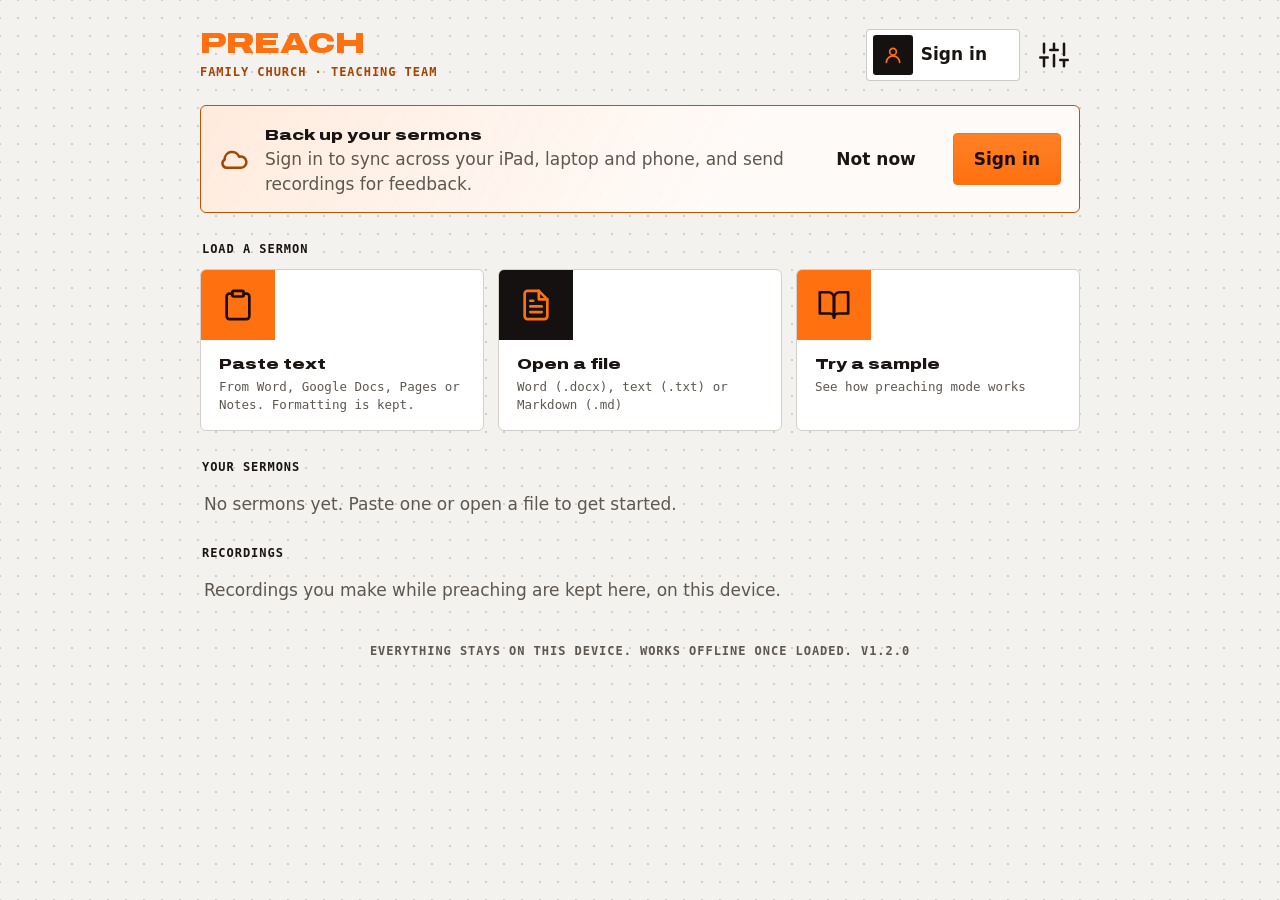
==== commit 04778fc5: "Stage Ready restyle and big-screen slide mode (v1.2.0)" ====
--- a/index.html
+++ b/index.html
@@ -5,14 +5,16 @@
   <meta name="viewport" content="width=device-width, initial-scale=1, viewport-fit=cover">
   <title>Preach</title>
   <meta name="description" content="Sermon delivery for the Family Church teaching team: paginated preaching view, countdown timer, CSB verse popups and recording.">
-  <meta name="theme-color" content="#f6f4ef" id="meta-theme">
+  <meta name="theme-color" content="#f3f2ef" id="meta-theme">
   <meta name="apple-mobile-web-app-capable" content="yes">
   <meta name="mobile-web-app-capable" content="yes">
   <meta name="apple-mobile-web-app-status-bar-style" content="black-translucent">
   <meta name="apple-mobile-web-app-title" content="Preach">
   <link rel="manifest" href="manifest.webmanifest">
+  <link rel="icon" href="icons/favicon-32.png" type="image/png" sizes="32x32">
   <link rel="icon" href="icons/icon.svg" type="image/svg+xml">
   <link rel="apple-touch-icon" href="icons/apple-touch-icon.png">
+  <link rel="preload" href="fonts/archivo-wide-latin.woff2" as="font" type="font/woff2" crossorigin>
   <link rel="stylesheet" href="css/app.css">
   <script>
     // Apply saved theme before first paint to avoid a flash.
@@ -51,6 +53,8 @@
   <symbol id="i-mail" viewBox="0 0 24 24"><rect x="2.5" y="4.5" width="19" height="15" rx="2"/><path d="m3 6 9 7 9-7"/></symbol>
   <symbol id="i-cloud" viewBox="0 0 24 24"><path d="M17.5 19a4.5 4.5 0 1 0-1.4-8.8A6 6 0 0 0 4.5 12.5 3.5 3.5 0 0 0 6 19z"/></symbol>
   <symbol id="i-eye" viewBox="0 0 24 24"><path d="M2 12s3.5-7 10-7 10 7 10 7-3.5 7-10 7S2 12 2 12z"/><circle cx="12" cy="12" r="3"/></symbol>
+  <symbol id="i-screen" viewBox="0 0 24 24"><rect x="2" y="3" width="20" height="14" rx="1"/><path d="M8 21h8M12 17v4"/></symbol>
+  <symbol id="i-screen-off" viewBox="0 0 24 24"><rect x="2" y="3" width="20" height="14" rx="1" fill="currentColor"/><path d="M8 21h8M12 17v4"/></symbol>
   <symbol id="i-sparkle" viewBox="0 0 24 24"><path d="M12 3l1.9 5.6L19.5 10l-5.6 1.9L12 17.5l-1.9-5.6L4.5 10l5.6-1.4z"/><path d="M19 15l.8 2.2L22 18l-2.2.8L19 21l-.8-2.2L16 18l2.2-.8z"/></symbol>
 </svg>
 
@@ -59,7 +63,7 @@
   <div class="wrap">
     <header class="home-head">
       <div class="brand">
-        <img src="icons/icon.svg" alt="">
+        <img src="icons/icon-192.png" alt="">
         <div><h1>Preach</h1><p>Family Church · Teaching Team</p></div>
       </div>
       <div class="head-actions">
@@ -113,7 +117,7 @@
   <div class="signin-wrap">
     <button id="si-back" class="btn ghost si-back"><svg class="ic"><use href="#i-back"/></svg>Back</button>
     <div class="signin-card card">
-      <img src="icons/icon.svg" alt="" class="si-logo">
+      <img src="icons/icon-192.png" alt="" class="si-logo">
       <h1 id="si-title">Sign in</h1>
       <p class="muted si-sub" id="si-sub">Save your sermons to your account and pick up on any device.</p>
 
@@ -173,6 +177,7 @@
       <button id="timer-toggle" class="icon-btn" aria-label="Start timer" title="Start / pause timer"><svg class="ic"><use href="#i-play"/></svg></button>
     </div>
     <div class="p-tools">
+      <button id="screen-btn" class="icon-btn screen-btn" hidden aria-label="Big screen slides" title="Big screen slides" aria-expanded="false"><svg class="ic"><use href="#i-screen"/></svg><span class="screen-dot" id="screen-dot"></span></button>
       <button id="rec-btn" class="rec-btn" aria-label="Record" title="Record sermon audio"><svg class="ic sm"><use href="#i-mic"/></svg><span class="dot"></span><span class="lbl" id="rec-label">Record</span></button>
       <button id="font-dec" class="icon-btn txt wide-only" aria-label="Smaller text" title="Smaller text"><small>A</small>−</button>
       <button id="font-inc" class="icon-btn txt wide-only" aria-label="Bigger text" title="Bigger text">A+</button>
@@ -184,6 +189,13 @@
   <div id="viewport" class="viewport">
     <div id="flow" class="flow reading"></div>
     <div class="edge-flash l"></div><div class="edge-flash r"></div>
+  </div>
+  <div id="slide-strip" class="slide-strip" hidden>
+    <button id="screen-blank" class="strip-blank" aria-pressed="false" title="Black screen (B)"><svg class="ic"><use href="#i-screen-off"/></svg><span id="screen-blank-lbl">Black screen</span></button>
+    <div class="strip-main">
+      <div class="strip-status" id="strip-status"></div>
+      <div class="strip-list" id="strip-list" role="list"></div>
+    </div>
   </div>
   <footer class="pbar bottom">
     <button id="prev-btn" class="nav-btn" aria-label="Previous page"><svg class="ic"><use href="#i-left"/></svg><span class="lbl">Previous</span></button>
@@ -237,6 +249,7 @@
     <div class="dlg-head"><div><span class="verse-ref" id="verse-ref"></span><span class="verse-ver">CSB</span></div><button class="icon-btn" data-close aria-label="Close"><svg class="ic"><use href="#i-x"/></svg></button></div>
     <div class="dlg-body"><div id="verse-body"></div></div>
     <div class="dlg-foot">
+      <button class="btn" id="verse-screen" hidden><svg class="ic sm"><use href="#i-screen"/></svg>Show on screen</button>
       <a class="btn" id="verse-bg" target="_blank" rel="noopener"><svg class="ic sm"><use href="#i-ext"/></svg>Open on BibleGateway</a>
       <button class="btn primary" data-close>Done</button>
     </div>
@@ -327,6 +340,23 @@
         <div class="help">Verse popups show the <b>Christian Standard Bible</b> only. To see the text inside the app, get a free key at <a href="https://api.bible" target="_blank" rel="noopener">api.bible</a> (Starter plan), add <b>CSB</b> as one of your Bibles, and paste the key here. Without a key, tapping a reference offers a one-tap link to the passage on BibleGateway (CSB).</div>
       </div>
       <hr class="divider">
+      <div id="s-screen-section" hidden>
+        <div class="field row-between">
+          <div><span class="label" style="margin:0">Big screen (projector)</span><div class="help" style="margin-top:2px">Show headings, highlights and quotes on the TV as you preach.</div></div>
+          <label class="switch"><input type="checkbox" id="s-screen"><span></span></label>
+        </div>
+        <div id="s-screen-on" class="field" hidden>
+          <span class="label">Pairing code</span>
+          <div class="screen-code-row">
+            <span id="s-screen-code" class="screen-code" aria-live="polite">••••••</span>
+            <button class="btn" id="s-screen-show" type="button"><svg class="ic sm"><use href="#i-eye"/></svg><span>Show code</span></button>
+            <button class="btn ghost" id="s-screen-new" type="button">New code</button>
+          </div>
+          <div class="help">On the projector computer, open <b id="s-screen-url"></b> and type this code. Keep it off the big screen.</div>
+          <div class="status-line" id="s-screen-status"></div>
+        </div>
+        <hr class="divider">
+      </div>
       <div class="field row-between">
         <div><span class="label" style="margin:0">Record when timer starts</span></div>
         <label class="switch"><input type="checkbox" id="s-rec"><span></span></label>
--- a/css/app.css
+++ b/css/app.css
@@ -1,41 +1,67 @@
-/* Preach — sermon delivery app. Calm, high-contrast, big touch targets. */
+/* Preach — sermon delivery app. High-contrast, big touch targets. */
+/* Visual language matched to Jake's Stage Ready app (PastorOnTheRun/stage-ready, "whole-app reference aesthetic"):
+   warm off-white dotted-grid backdrop, crisp white cards with thin borders and square-ish corners,
+   brand orange #FF7010 + near-black #141110, Archivo Wide headings, small uppercase monospace labels.
+   Dark theme follows Stage Ready's dark stage screens (#120e0c night, warm brown panels). */
+@font-face {
+  font-family: "Archivo Wide";
+  src: url("../fonts/archivo-wide-latin.woff2") format("woff2");
+  font-weight: 100 900; font-style: normal; font-display: swap;
+}
 :root {
-  --bg: #f6f4ef;
+  --bg: #f3f2ef;
+  --page: #ffffff;              /* preaching page: plain white for reading */
   --surface: #ffffff;
-  --surface-2: #efece5;
-  --text: #1d2125;
-  --muted: #6a6f76;
-  --line: #e2ded5;
-  --accent: #23645b;
-  --accent-ink: #ffffff;
-  --accent-soft: #dcebe7;
-  --ref: #1f5f8b;
-  --warn1: #f4c430;
-  --warn1-ink: #2a2100;
-  --warn2: #f08a24;
-  --warn2-ink: #2a1300;
-  --danger: #e0393e;
+  --surface-2: #f1eee9;
+  --text: #1a1512;
+  --text-2: #3b342e;
+  --muted: #5e5750;
+  --line: #d4cfc8;
+  --line-strong: #141110;
+  --accent: #FF7010;            /* brand orange: fills, bars, borders (never small text on white) */
+  --accent-hi: #a84300;         /* orange text on light */
+  --accent-ink: #1c0d03;        /* text on orange */
+  --accent-soft: #ffe9da;
+  --accent-edge: #c45200;
+  --black: #141110;
+  --dots: rgba(26,21,18,.16);
+  --ref: #a84300;
+  --warn1: #ffce56;
+  --warn1-ink: #17130a;
+  --warn2: #FF7010;
+  --warn2-ink: #1c0d03;
+  --danger: #e0393e;            /* overtime red stays red */
   --danger-ink: #ffffff;
-  --shadow: 0 1px 2px rgba(20, 20, 20, .06), 0 8px 24px rgba(20, 20, 20, .06);
-  --radius: 16px;
+  --ok: #17693c;
+  --shadow: none;
+  --radius: 6px;
+  --r-sm: 4px;
   --tap: 52px;
   --reading-font: Charter, "Iowan Old Style", "Palatino Linotype", Palatino, Georgia, "Times New Roman", serif;
-  --ui-font: -apple-system, BlinkMacSystemFont, "SF Pro Text", "Segoe UI", Roboto, "Helvetica Neue", Arial, sans-serif;
+  --ui-font: Inter, ui-sans-serif, system-ui, -apple-system, BlinkMacSystemFont, "Segoe UI", Roboto, sans-serif;
+  --head-font: "Archivo Wide", "Arial Black", Inter, ui-sans-serif, system-ui, sans-serif;
+  --mono: ui-monospace, "SF Mono", "JetBrains Mono", Menlo, Consolas, monospace;
   --reading-size: 30px;
   color-scheme: light;
 }
 [data-theme="dark"] {
-  --bg: #0e1012;
-  --surface: #171a1d;
-  --surface-2: #1f2327;
-  --text: #ebe8e1;
-  --muted: #979da4;
-  --line: #2a2f34;
-  --accent: #6cc3b1;
-  --accent-ink: #0b1513;
-  --accent-soft: #1b302c;
-  --ref: #8cc4ef;
-  --shadow: 0 1px 2px rgba(0, 0, 0, .4), 0 8px 24px rgba(0, 0, 0, .35);
+  --bg: #120e0c;
+  --page: #120e0c;
+  --surface: #1a1410;
+  --surface-2: #241c16;
+  --text: #f5f3ed;
+  --text-2: #dcd6cc;
+  --muted: #b8b4ab;
+  --line: #3d3229;
+  --line-strong: #5a4a3d;
+  --accent: #FF7010;
+  --accent-hi: #ff9a52;
+  --accent-ink: #1c0d03;
+  --accent-soft: #3a2010;
+  --accent-edge: #ff8126;
+  --dots: rgba(245,243,237,.07);
+  --ref: #ffb27a;
+  --ok: #7ae6a2;
   color-scheme: dark;
 }
 [data-font="sans"] { --reading-font: var(--ui-font); }
@@ -399,3 +425,183 @@
 .review-msg h2 { margin: 12px 0 8px; }
 #dlg-sermon { width: min(900px, calc(100vw - 32px)); }
 #dlg-sermon .reading { font-size: 21px; }
+
+/* ==========================================================================
+   Family Church Students look (matches PastorOnTheRun/stage-ready)
+   Dotted-grid backdrop · crisp white cards, thin borders, 4–6px corners ·
+   Archivo Wide headings · small uppercase monospace labels · solid orange / black blocks.
+   The preaching page itself stays plain (white or dark) so the manuscript reads cleanly.
+   ========================================================================== */
+body {
+  font-family: var(--ui-font);
+  background-color: var(--bg);
+  background-image: radial-gradient(circle, var(--dots) 1px, transparent 1.3px);
+  background-size: 18px 18px; background-position: 9px 9px;
+}
+#preach { background: var(--page); }
+:focus-visible { outline: 3px solid var(--accent-edge); outline-offset: 2px; }
+
+/* Headings + labels */
+.brand h1, .signin-card h1, .continue h2, .dlg-head h2, .review-msg h2, .verse-ref, .timer-big {
+  font-family: var(--head-font); font-weight: 850; letter-spacing: 0;
+}
+.continue h2 { font-family: var(--head-font); font-size: 22px; line-height: 1.15; }
+.dlg-head h2 { font-size: 19px; }
+.verse-ref { font-size: 22px; }
+.timer-big { font-weight: 900; }
+.brand { gap: 12px; }
+.brand img { width: 52px; height: 52px; border-radius: var(--r-sm); box-shadow: none; }
+.brand h1 { font-size: 30px; line-height: 1; color: var(--accent); text-transform: uppercase; font-weight: 900; }
+.brand p, #rv-who { margin-top: 6px; font-family: var(--mono); font-size: 12px; font-weight: 700; letter-spacing: .08em; text-transform: uppercase; color: var(--accent-hi); }
+.section-title, .continue .eyebrow, .rv-detail h4, .home-foot, .field .help.mono {
+  font-family: var(--mono); font-size: 12px; font-weight: 700; letter-spacing: .08em; text-transform: uppercase;
+}
+.section-title { color: var(--text); margin: 28px 2px 10px; }
+.continue .eyebrow { color: var(--accent-hi); }
+.home-foot { color: var(--muted); font-weight: 600; }
+.item .sub, .rv-sub, .p-title { font-family: var(--mono); font-size: 13px; letter-spacing: .01em; }
+.p-title { text-transform: uppercase; letter-spacing: .06em; font-size: 12px; font-weight: 700; }
+
+/* Cards, tiles, list items: white, thin crisp border, square-ish */
+.card, .tile, .item, .rv-item, .editor { border-radius: var(--radius); border: 1px solid var(--line); box-shadow: none; background: var(--surface); }
+.continue { border-color: var(--line-strong); border-width: 1px; position: relative; overflow: hidden; }
+.continue::before { content: ""; position: absolute; left: 0; top: 0; bottom: 0; width: 8px; background: var(--accent); }
+.continue { padding-left: 32px; }
+.tile { padding: 0; min-height: 0; overflow: hidden; gap: 0; }
+.tile > .ic { display: block; width: 34px; height: 34px; margin: 0; padding: 18px 20px; box-sizing: content-box; align-self: stretch; background: var(--black); color: var(--accent); stroke-width: 1.9; }
+.tiles .tile:nth-child(odd) > .ic { background: var(--accent); color: var(--accent-ink); }
+.tile .t { font-family: var(--head-font); font-weight: 850; font-size: 15px; padding: 14px 18px 2px; }
+.tile .s { font-family: var(--mono); font-size: 12.5px; padding: 0 18px 16px; }
+.tile:hover { border-color: var(--line-strong); }
+.item { border-radius: var(--r-sm); }
+.item.current { border-color: var(--accent-edge); box-shadow: inset 0 0 0 1px var(--accent-edge); background: linear-gradient(90deg, var(--accent-soft), var(--surface) 55%); }
+.item .name { font-weight: 750; }
+
+/* Buttons: boxed, 4px corners; primary = orange fill with dark ink (Stage Ready .btn.primary) */
+.btn, .icon-btn, .chip, .stepper button, .stepper input.val, .nav-btn, .rec-btn, .timer-pill, .account-btn, .select, .page-ind, .field input[type="text"], .field input[type="password"], .field textarea, .si-input, .rv-text { border-radius: var(--r-sm); }
+.btn { font-weight: 800; border-color: rgba(26,21,18,.22); }
+[data-theme="dark"] .btn { border-color: var(--line); }
+.btn.primary, #next-btn {
+  background: linear-gradient(180deg, #ff8126, var(--accent)); border-color: var(--accent); color: var(--accent-ink); font-weight: 800;
+}
+.btn.primary:active, #next-btn:active { filter: brightness(.94); }
+.btn.xl { border-radius: var(--r-sm); font-size: 19px; }
+.btn.ghost { border-color: transparent; }
+.btn.danger { color: #b3261e; border-color: rgba(179,38,30,.4); }
+[data-theme="dark"] .btn.danger { color: #ff765f; border-color: rgba(255,118,95,.45); }
+.icon-btn:hover { background: var(--surface-2); }
+.segmented { background: none; padding: 0; gap: 6px; border-radius: 0; }
+.segmented button { border: 1px solid rgba(26,21,18,.22); border-radius: var(--r-sm); background: var(--surface); text-transform: uppercase; letter-spacing: .06em; font-size: 14px; font-weight: 800; }
+[data-theme="dark"] .segmented button { border-color: var(--line); }
+.segmented button[aria-pressed="true"] { background: var(--accent-soft); border-color: var(--accent-edge); box-shadow: inset 0 0 0 1px var(--accent-edge); color: var(--text); }
+.chip { font-family: var(--head-font); font-weight: 850; font-size: 17px; }
+.chip[aria-pressed="true"] { background: var(--accent); border-color: var(--accent); color: var(--accent-ink); }
+.switch span { border-radius: 4px; }
+.switch span::before { border-radius: 3px; }
+.switch input:checked + span { background: var(--accent); }
+
+/* Preach bars */
+.pbar.top, .pbar.bottom { background: var(--page); }
+.timer-pill { font-family: var(--head-font); font-weight: 900; font-size: 24px; border-color: var(--line-strong); min-width: 136px; }
+[data-theme="dark"] .timer-pill { border-color: var(--line); }
+.timer-pill[data-phase="idle"] { color: var(--muted); border-color: var(--line); }
+.timer-pill[data-phase="ok"] { background: var(--black); color: var(--accent); border-color: var(--black); }
+.rec-btn { font-weight: 800; }
+.nav-btn { font-weight: 800; text-transform: uppercase; letter-spacing: .05em; font-size: 16px; border-color: rgba(26,21,18,.22); }
+[data-theme="dark"] .nav-btn { border-color: var(--line); }
+.page-ind { font-family: var(--mono); font-size: 13px; font-weight: 700; letter-spacing: .04em; }
+.page-ind .progress { border-radius: 0; height: 5px; }
+.page-ind .progress span { border-radius: 0; }
+
+/* Manuscript accents (reading text stays serif for legibility) */
+.reading h1, .reading h2 { color: var(--accent-hi); }
+.reading blockquote { border-left-color: var(--accent); }
+
+/* Dialogs: square-ish white sheets with a black hairline */
+dialog { border-radius: var(--radius); border: 1px solid var(--line-strong); box-shadow: 0 24px 60px rgba(20,17,16,.28); }
+[data-theme="dark"] dialog { border-color: var(--line); }
+dialog::backdrop { background: rgba(20, 17, 16, .55); }
+.dlg-head { border-bottom: 1px solid var(--line); padding-bottom: 12px; margin-bottom: 4px; }
+.field > label, .field .label { font-weight: 800; }
+.field input[type="text"], .field input[type="password"], .field textarea { background: var(--surface); border-color: rgba(26,21,18,.22); }
+[data-theme="dark"] .field input[type="text"], [data-theme="dark"] .field input[type="password"], [data-theme="dark"] .field textarea { background: var(--surface-2); border-color: var(--line); }
+.status-line.ok { color: var(--ok); }
+.verse-ver { border-radius: 3px; background: var(--black); color: var(--accent); font-family: var(--mono); }
+.verse-text sup { color: var(--accent-hi); }
+.spinner { border-radius: 50%; }
+#toast { border-radius: var(--r-sm); background: var(--black); color: #fff; font-weight: 700; }
+@media (max-width: 600px) { dialog { border-radius: 8px 8px 0 0; border-bottom: 0; } }
+
+/* Accounts */
+.account-btn { font-weight: 800; border-color: rgba(26,21,18,.22); }
+[data-theme="dark"] .account-btn { border-color: var(--line); }
+.avatar { border-radius: 3px; background: var(--black); color: var(--accent); font-family: var(--head-font); font-weight: 900; }
+[data-theme="dark"] .avatar { background: var(--accent); color: var(--accent-ink); }
+.badge, .status-badge { border-radius: 3px; font-family: var(--mono); font-weight: 700; letter-spacing: .06em; }
+.badge.admin, .status-badge[data-s="graded"] { background: var(--black); color: var(--accent); }
+[data-theme="dark"] .badge.admin, [data-theme="dark"] .status-badge[data-s="graded"] { background: var(--accent); color: var(--accent-ink); }
+.banner { border-color: var(--accent-edge); background: linear-gradient(120deg, rgba(255,112,16,.14), rgba(255,112,16,.03) 60%), var(--surface); }
+.banner > .ic { color: var(--accent-hi); }
+.banner b { font-family: var(--head-font); font-weight: 850; font-size: 15px; }
+.signin-card { border-color: var(--line-strong); padding-top: 28px; }
+[data-theme="dark"] .signin-card { border-color: var(--line); }
+.si-logo { border-radius: var(--r-sm); box-shadow: none; }
+.signin-card h1 { font-size: 26px; text-transform: uppercase; }
+.si-input { background: var(--surface); border: 1px solid rgba(26,21,18,.28); height: 60px; }
+.si-input:focus { border-color: var(--accent-edge); box-shadow: 0 0 0 3px rgba(255,112,16,.22); }
+.si-label { font-family: var(--mono); font-size: 12px; font-weight: 700; letter-spacing: .08em; text-transform: uppercase; }
+.si-sent-icon { border-radius: var(--r-sm); background: var(--black); color: var(--accent); }
+.si-skip small { font-family: var(--mono); font-size: 12px; font-weight: 600; letter-spacing: .02em; text-transform: uppercase; }
+
+/* Review */
+.review-head .brand h1 { color: var(--accent); }
+.select { font-weight: 800; border-color: rgba(26,21,18,.22); }
+.rv-item { border-radius: var(--r-sm); }
+.rv-title { font-family: var(--head-font); font-weight: 850; font-size: 15px; }
+.rv-over { color: #b3261e; }
+[data-theme="dark"] .rv-over { color: #ff765f; }
+.rv-detail h4 { color: var(--accent-hi); }
+.rv-text { background: var(--surface-2); }
+.grade-overall { font-family: var(--head-font); font-weight: 900; color: var(--text); display: inline-block; background: var(--accent); color: var(--accent-ink); padding: 8px 14px; border-radius: 3px; }
+.grade-table th { font-family: var(--mono); font-size: 12px; text-transform: uppercase; letter-spacing: .06em; }
+
+/* Highlights in the manuscript (become big-screen slides) */
+.reading mark, .editor mark { background: rgba(255, 206, 86, .6); color: inherit; padding: 0 .06em; border-radius: 2px; box-decoration-break: clone; -webkit-box-decoration-break: clone; }
+[data-theme="dark"] .reading mark, [data-theme="dark"] .editor mark { background: rgba(255, 112, 16, .32); }
+
+/* ---------- Big screen controller ---------- */
+.screen-btn { position: relative; }
+.screen-btn.on { background: var(--accent-soft); box-shadow: inset 0 0 0 1px var(--accent-edge); }
+.screen-dot { position: absolute; right: 8px; top: 8px; width: 9px; height: 9px; border-radius: 2px; background: transparent; }
+.screen-dot[data-s="on"] { background: #1f9d57; }
+.screen-dot[data-s="off"] { background: var(--muted); }
+.slide-strip { flex: none; display: flex; align-items: stretch; gap: 10px; padding: 8px max(10px, env(safe-area-inset-right)) 8px max(10px, env(safe-area-inset-left)); border-top: 1px solid var(--line); background: var(--surface-2); }
+.strip-blank { flex: none; width: 112px; display: flex; flex-direction: column; align-items: center; justify-content: center; gap: 4px; border-radius: var(--r-sm); border: 1px solid var(--line-strong); background: var(--surface); color: var(--text); font-weight: 800; font-size: 13px; line-height: 1.15; text-align: center; padding: 6px; }
+.strip-blank[aria-pressed="true"] { background: #000; color: #fff; border-color: #000; }
+.strip-main { flex: 1; min-width: 0; display: flex; flex-direction: column; gap: 6px; }
+.strip-status { font-family: var(--mono); font-size: 11.5px; font-weight: 700; letter-spacing: .06em; text-transform: uppercase; color: var(--muted); white-space: nowrap; overflow: hidden; text-overflow: ellipsis; }
+.strip-status[data-s="on"] { color: var(--ok); }
+.strip-list { display: flex; gap: 8px; overflow-x: auto; scrollbar-width: thin; padding-bottom: 2px; -webkit-overflow-scrolling: touch; }
+.strip-item { flex: none; width: 176px; min-height: 64px; display: flex; flex-direction: column; gap: 3px; text-align: left; padding: 8px 10px; border-radius: var(--r-sm); border: 1px solid var(--line); background: var(--surface); color: var(--text); }
+.strip-item .k { font-family: var(--mono); font-size: 10.5px; font-weight: 700; letter-spacing: .08em; text-transform: uppercase; color: var(--muted); }
+.strip-item .t { font-size: 13.5px; font-weight: 650; line-height: 1.25; display: -webkit-box; -webkit-line-clamp: 2; -webkit-box-orient: vertical; overflow: hidden; }
+.strip-item.k-title .t, .strip-item.k-heading .t { font-family: var(--head-font); font-weight: 850; font-size: 12px; text-transform: uppercase; }
+.strip-item.live { background: var(--black); border-color: var(--black); color: #fff; }
+.strip-item.live .k { color: var(--accent); }
+[data-theme="dark"] .strip-item.live { background: var(--accent); border-color: var(--accent); color: var(--accent-ink); }
+[data-theme="dark"] .strip-item.live .k { color: var(--accent-ink); }
+.strip-empty { font-size: 14px; color: var(--muted); padding: 10px 2px; }
+.screen-code-row { display: flex; align-items: center; gap: 8px; flex-wrap: wrap; }
+.screen-code { min-width: 150px; height: var(--tap); display: inline-flex; align-items: center; justify-content: center; padding: 0 14px; border-radius: var(--r-sm); background: var(--black); color: var(--accent); font-family: var(--mono); font-weight: 800; font-size: 24px; letter-spacing: .3em; }
+@media (max-width: 760px) {
+  .strip-blank { width: 76px; font-size: 11.5px; }
+  .strip-item { width: 140px; }
+}
+@media (max-height: 560px) { .slide-strip { padding-top: 4px; padding-bottom: 4px; } .strip-item { min-height: 52px; } .strip-status { display: none; } }
+.home-head .brand img { display: none; }  /* the PREACH wordmark replaces the icon in the header, like Stage Ready */
+/* Wide-face timer needs a little less room on tablets / phones */
+@media (max-width: 900px) { .timer-pill { min-width: 112px; font-size: 20px; padding: 0 10px; } .rec-btn { padding: 0 10px; } }
+@media (max-width: 760px) { .timer-pill { min-width: 96px; font-size: 18px; padding: 0 8px; } }
+@media (max-width: 380px) { .timer-pill { min-width: 84px; font-size: 16px; } }
+@media (max-width: 900px) { #preach .rec-btn .lbl { display: none; } }
+@media (max-width: 380px) { .pbar.top .icon-btn { width: 42px; } .pbar.top .rec-btn { padding: 0 9px; margin-right: 0; } .timer-pill { min-width: 78px; padding: 0 6px; } }
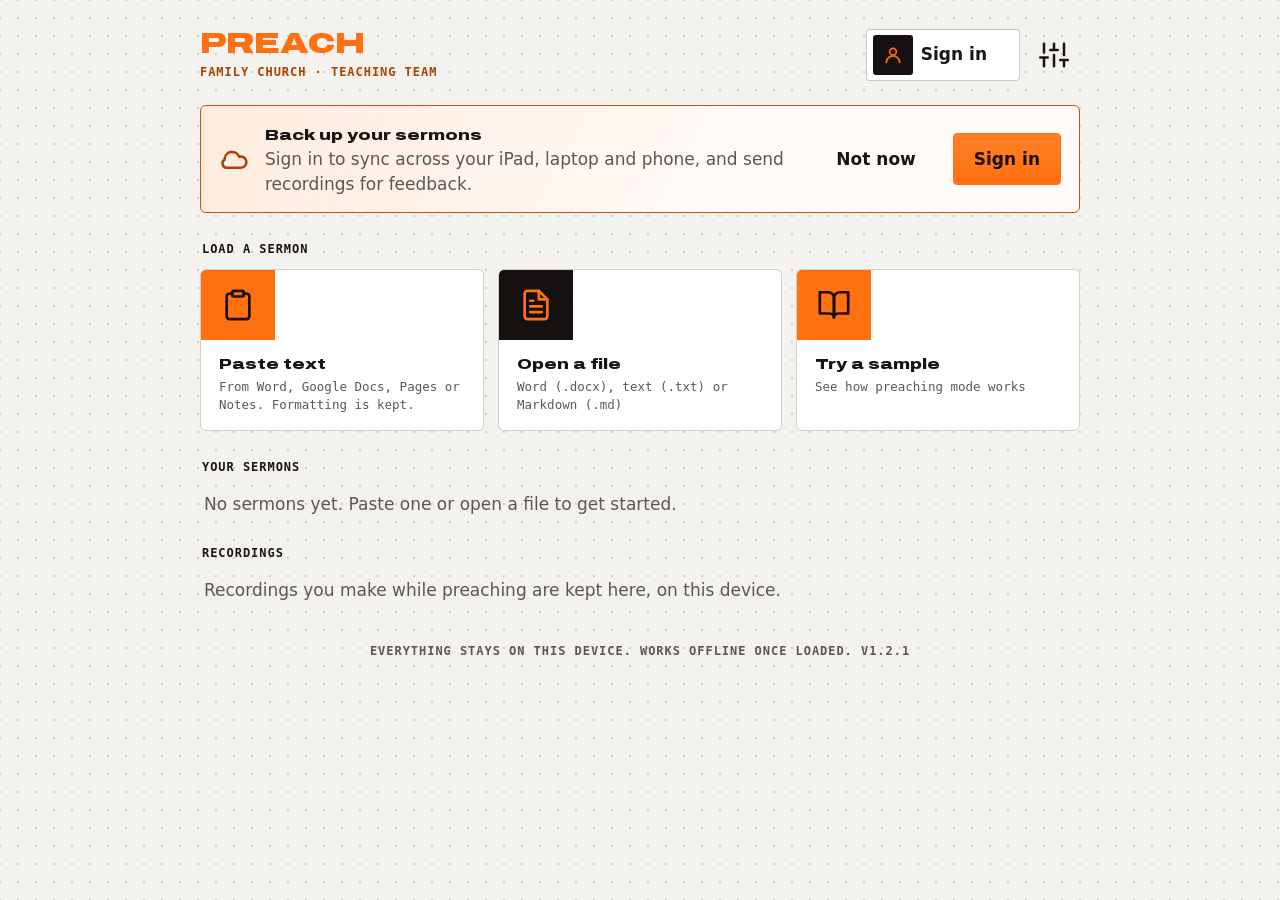
==== commit 4cd5420a: "Build in team Bible key, hide key field, always fetch fresh config (v1.2.1)" ====
--- a/index.html
+++ b/index.html
@@ -329,7 +329,7 @@
       <div class="field row-between"><span class="label" style="margin:0">Text size</span>
         <div class="stepper"><button id="s-dec" aria-label="Smaller">−</button><span class="val" id="s-size">30</span><button id="s-inc" aria-label="Bigger">+</button></div></div>
       <hr class="divider">
-      <div class="field">
+      <div class="field" id="s-key-field" hidden style="display:none">
         <label for="s-key">Bible verse popups (CSB)</label>
         <input type="password" id="s-key" placeholder="Paste your API.Bible key" autocomplete="off" spellcheck="false">
         <div class="row-between" style="margin-top:10px;justify-content:flex-start">
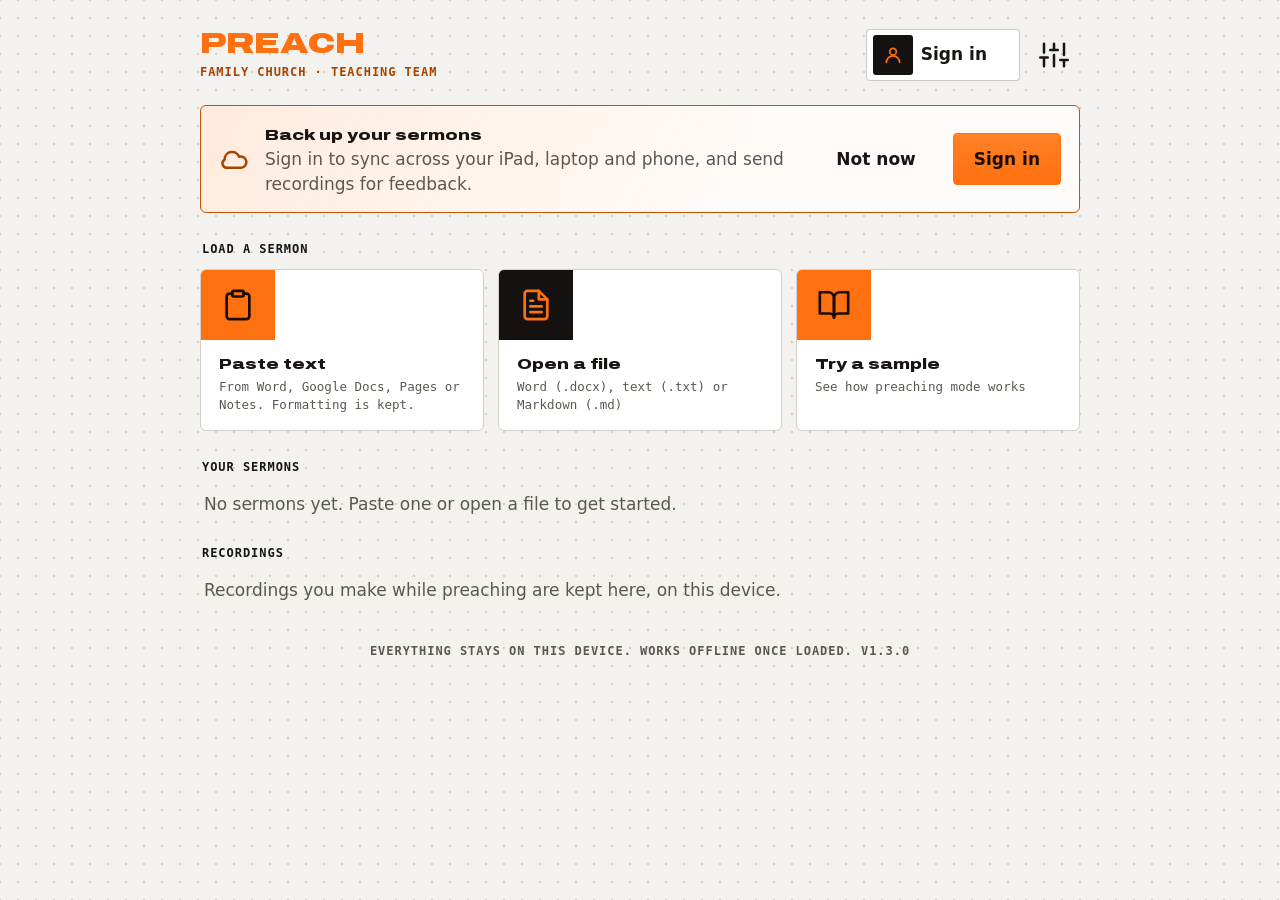
==== commit b324db7f: "Automatic AI sermon feedback (v1.3.0) - Supabase Edge Function grade-recording: xAI STT (grok-voice-" ====
--- a/index.html
+++ b/index.html
@@ -317,6 +317,16 @@
   </div>
 </dialog>
 
+<dialog id="dlg-feedback" aria-labelledby="fbk-h">
+  <div class="dlg">
+    <div class="dlg-head"><h2 id="fbk-h">Your feedback</h2><button class="icon-btn" data-close aria-label="Close"><svg class="ic"><use href="#i-x"/></svg></button></div>
+    <div class="dlg-body">
+      <p id="fbk-meta" class="muted" style="margin-top:0"></p>
+      <div id="fbk-body"></div>
+    </div>
+  </div>
+</dialog>
+
 <dialog id="dlg-settings" aria-labelledby="settings-h">
   <div class="dlg">
     <div class="dlg-head"><h2 id="settings-h">Settings</h2><button class="icon-btn" data-close aria-label="Close"><svg class="ic"><use href="#i-x"/></svg></button></div>
--- a/css/app.css
+++ b/css/app.css
@@ -605,3 +605,27 @@
 @media (max-width: 380px) { .timer-pill { min-width: 84px; font-size: 16px; } }
 @media (max-width: 900px) { #preach .rec-btn .lbl { display: none; } }
 @media (max-width: 380px) { .pbar.top .icon-btn { width: 42px; } .pbar.top .rec-btn { padding: 0 9px; margin-right: 0; } .timer-pill { min-width: 78px; padding: 0 6px; } }
+
+/* ---------- AI feedback view (js/grade.js) — app dialog + review page ---------- */
+.fb-view section { margin-top: 16px; }
+.fb-view h4 { margin: 0 0 6px; font-family: var(--mono); font-size: 12px; letter-spacing: .1em; text-transform: uppercase; color: var(--accent); }
+.fb-head { display: flex; align-items: center; gap: 16px; }
+.fb-head .grade-overall { background: var(--black); color: var(--accent); border-radius: 4px; padding: 10px 14px; min-width: 64px; text-align: center; }
+.fb-meta { color: var(--muted); font-size: 14px; line-height: 1.5; }
+.fb-avg { font-family: var(--mono); font-weight: 700; color: var(--text); }
+.fb-text { margin: 0; line-height: 1.55; white-space: pre-wrap; }
+.fb-score { font-family: var(--mono); font-weight: 800; color: var(--accent); white-space: nowrap; }
+.fb-area { font-weight: 700; min-width: 8em; }
+.fb-notes { color: var(--muted); }
+.fb-list { margin: 0; padding-left: 20px; line-height: 1.5; }
+.fb-list li { margin: 4px 0; }
+.fb-question { margin: 0 0 6px; font-style: italic; color: var(--muted); }
+.fb-foot { margin-top: 18px; font-size: 12px; color: var(--muted); }
+.fb-pill { display: inline-block; font-family: var(--mono); font-size: 11px; font-weight: 800; letter-spacing: .06em; text-transform: uppercase; padding: 2px 7px; border-radius: 3px; margin-left: 6px; vertical-align: 1px; background: var(--surface-2); color: var(--muted); }
+.fb-pill[data-state="graded"] { background: var(--black); color: var(--accent); }
+.fb-pill[data-state="error"] { background: color-mix(in srgb, var(--danger) 18%, var(--surface)); color: var(--danger); }
+.rv-detail-note { font-size: 14px; color: var(--muted); margin: 6px 0 0; }
+.fb-slot { display: flex; flex-wrap: wrap; align-items: center; gap: 8px; margin-top: 6px; }
+.fb-slot:empty { display: none; }
+.fb-slot .fb-pill { margin-left: 0; }
+.btn.sm { min-height: 32px; padding: 4px 10px; font-size: 13px; }
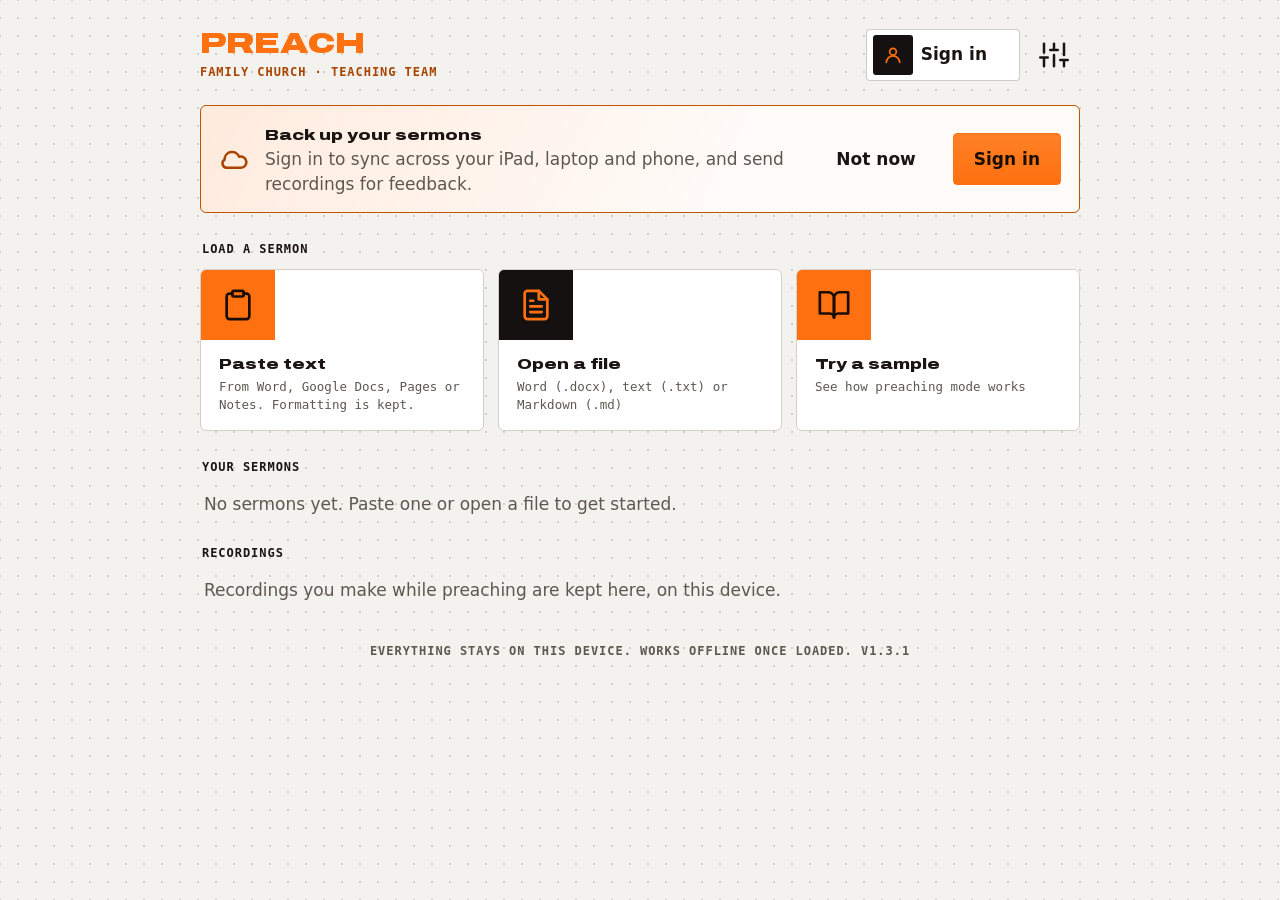
==== commit 79c73364: "Code-first sign-in for shared iPads, clearer shared sign-out (v1.3.1) - Email step sends a 6-digit c" ====
--- a/index.html
+++ b/index.html
@@ -124,7 +124,8 @@
       <form id="si-email-form" class="si-step" autocomplete="on">
         <label for="si-email" class="si-label">Your email</label>
         <input id="si-email" class="si-input" type="email" inputmode="email" autocomplete="email" autocapitalize="off" spellcheck="false" placeholder="you@familychurch.org" required>
-        <button class="btn primary xl block" type="submit" id="si-send"><svg class="ic"><use href="#i-mail"/></svg>Email me a sign-in link</button>
+        <button class="btn primary xl block" type="submit" id="si-send"><svg class="ic"><use href="#i-mail"/></svg>Email me a sign-in code</button>
+        <p class="si-hint">We’ll email you a 6-digit code to type in here. Works great on a shared iPad.</p>
         <button class="btn ghost block" type="button" id="si-use-pw">Use a password instead</button>
       </form>
 
@@ -135,16 +136,16 @@
         <input id="si-pw" class="si-input" type="password" autocomplete="current-password" minlength="8" required>
         <button class="btn primary xl block" type="submit" id="si-pw-signin">Sign in</button>
         <button class="btn block" type="button" id="si-pw-create">Create an account</button>
-        <button class="btn ghost block" type="button" id="si-use-link">Email me a link instead</button>
+        <button class="btn ghost block" type="button" id="si-use-link">Email me a code instead</button>
       </form>
 
-      <form id="si-sent" class="si-step" hidden>
-        <div class="si-sent-icon"><svg class="ic lg"><use href="#i-mail"/></svg></div>
-        <p class="si-sent-msg">We sent a sign-in link to <b id="si-sent-email"></b>.<br>Open the email <b>on this device</b> and tap the link.</p>
-        <label for="si-code" class="si-label">Or type the 6-digit code from the email</label>
-        <input id="si-code" class="si-input si-code" type="text" inputmode="numeric" autocomplete="one-time-code" maxlength="8" placeholder="123456">
-        <button class="btn primary xl block" type="submit" id="si-verify">Sign in with code</button>
-        <div class="si-row"><button class="btn ghost" type="button" id="si-resend">Send again</button><button class="btn ghost" type="button" id="si-other">Use a different email</button></div>
+      <form id="si-sent" class="si-step" hidden autocomplete="off">
+        <p class="si-sent-msg">We emailed a 6-digit code to<br><b id="si-sent-email"></b></p>
+        <label for="si-code" class="si-label si-code-label">Sign-in code</label>
+        <input id="si-code" class="si-input si-code" type="text" inputmode="numeric" pattern="[0-9]*" autocomplete="one-time-code" maxlength="12" placeholder="••••••" aria-describedby="si-code-help" enterkeyhint="go">
+        <div class="si-hint" id="si-code-help">Check your inbox (and spam). The code works for 10 minutes. You can paste it.<br>Email shows a button instead of a code? Open it on this device.</div>
+        <button class="btn primary xl block" type="submit" id="si-verify">Sign in</button>
+        <div class="si-row"><button class="btn ghost" type="button" id="si-resend">Send a new code</button><button class="btn ghost" type="button" id="si-other">Use a different email</button></div>
       </form>
 
       <div class="status-line si-status" id="si-status" role="status"></div>
@@ -393,8 +394,13 @@
       </div>
       <a class="btn block" id="acct-review" href="review.html" hidden><svg class="ic sm"><use href="#i-eye"/></svg>Open the review page</a>
       <hr class="divider">
-      <label class="check-row"><input type="checkbox" id="acct-wipe"> Also remove my sermons from this device (shared iPad)</label>
-      <button class="btn danger block" id="acct-signout" style="margin-top:10px">Sign out</button>
+      <div class="acct-out">
+        <span class="label">Done preaching on this device?</span>
+        <button class="btn danger block xl" id="acct-signout-clear"><svg class="ic sm"><use href="#i-trash"/></svg>Sign out &amp; clear this iPad</button>
+        <div class="help">Shared iPad: signs you out and removes your sermons from this device. They stay safe in your account.</div>
+        <button class="btn block" id="acct-signout">Sign out, keep sermons here</button>
+        <div class="help">Only on your own device.</div>
+      </div>
     </div>
   </div>
 </dialog>
--- a/css/app.css
+++ b/css/app.css
@@ -629,3 +629,13 @@
 .fb-slot:empty { display: none; }
 .fb-slot .fb-pill { margin-left: 0; }
 .btn.sm { min-height: 32px; padding: 4px 10px; font-size: 13px; }
+
+/* ---------- code-first sign-in (v1.3.1) ---------- */
+#si-code.si-code { height: 84px; font-size: 44px; font-weight: 800; letter-spacing: .35em; padding: 0 0 0 .35em; font-family: var(--mono); text-align: center; }
+#si-code.si-code::placeholder { color: var(--muted); opacity: .45; letter-spacing: .35em; }
+.si-code-label { text-align: center; }
+.si-hint { margin: 0; font-size: 14px; color: var(--muted); text-align: center; line-height: 1.45; }
+.si-sent-msg b { word-break: break-all; }
+.acct-out { display: grid; gap: 8px; }
+.acct-out .label { margin-bottom: 2px; }
+.acct-out .help { margin: -2px 0 6px; font-size: 13px; color: var(--muted); }
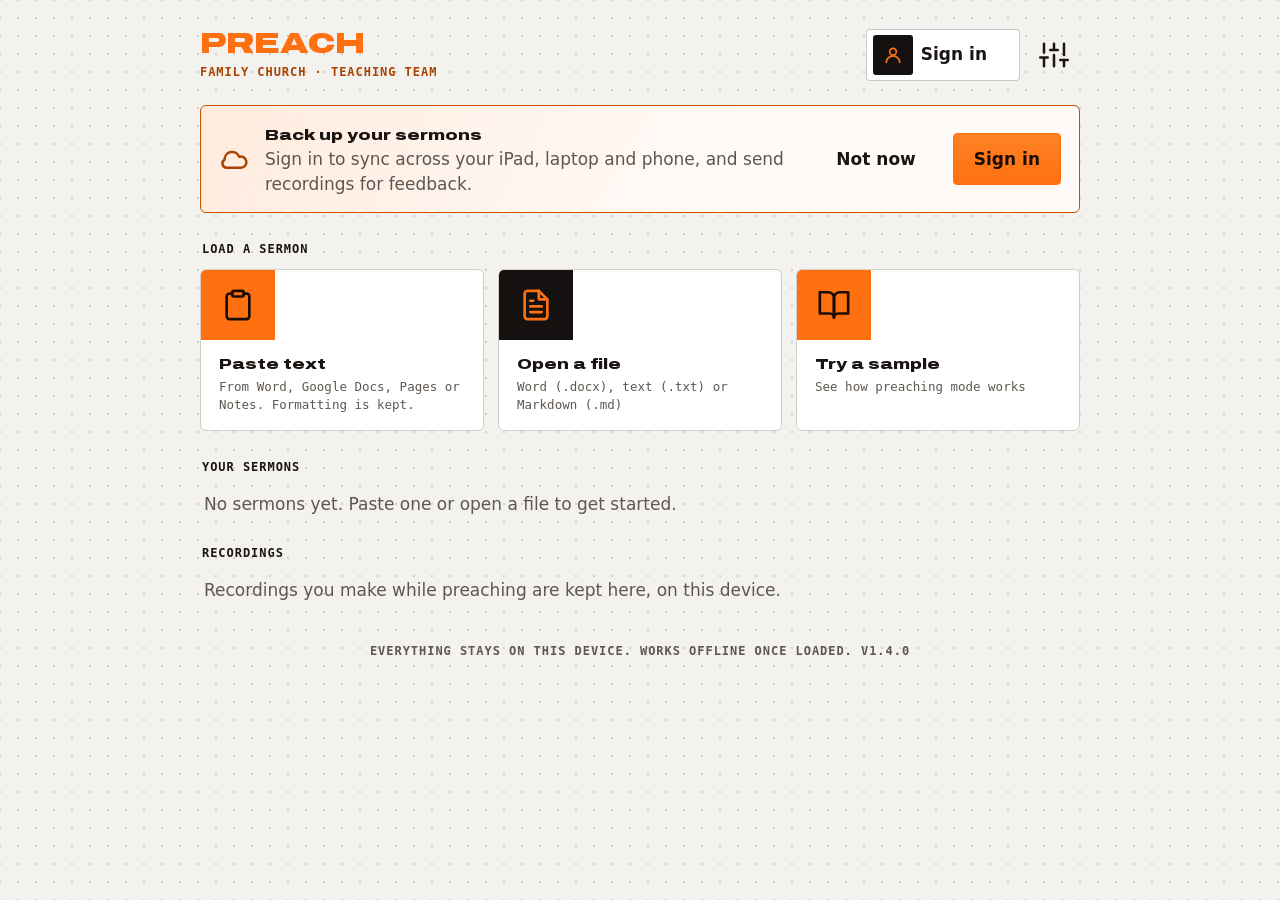
==== commit 134de4a6: "v1.4.0: Create an account with team invite code (no email), admin sees code on Review; fix sync curs" ====
--- a/index.html
+++ b/index.html
@@ -127,6 +127,8 @@
         <button class="btn primary xl block" type="submit" id="si-send"><svg class="ic"><use href="#i-mail"/></svg>Email me a sign-in code</button>
         <p class="si-hint">We’ll email you a 6-digit code to type in here. Works great on a shared iPad.</p>
         <button class="btn ghost block" type="button" id="si-use-pw">Use a password instead</button>
+        <div class="si-or"><span>New to Preach?</span></div>
+        <button class="btn block xl" type="button" id="si-to-signup"><svg class="ic"><use href="#i-user"/></svg>Create an account</button>
       </form>
 
       <form id="si-pw-form" class="si-step" hidden autocomplete="on">
@@ -135,8 +137,24 @@
         <label for="si-pw" class="si-label">Password</label>
         <input id="si-pw" class="si-input" type="password" autocomplete="current-password" minlength="8" required>
         <button class="btn primary xl block" type="submit" id="si-pw-signin">Sign in</button>
-        <button class="btn block" type="button" id="si-pw-create">Create an account</button>
+        <button class="btn block" type="button" id="si-pw-create">New here? Create an account</button>
         <button class="btn ghost block" type="button" id="si-use-link">Email me a code instead</button>
+      </form>
+
+      <form id="si-signup-form" class="si-step" hidden autocomplete="on" novalidate>
+        <label for="su-name" class="si-label">Your name</label>
+        <input id="su-name" class="si-input" type="text" autocomplete="name" autocapitalize="words" placeholder="e.g. Chris Park" required>
+        <label for="su-email" class="si-label">Email</label>
+        <input id="su-email" class="si-input" type="email" inputmode="email" autocomplete="email" autocapitalize="off" spellcheck="false" placeholder="you@familychurch.org" required>
+        <label for="su-pw" class="si-label">Password <span class="si-label-note">(at least 8 characters)</span></label>
+        <input id="su-pw" class="si-input" type="password" autocomplete="new-password" minlength="8" required>
+        <label for="su-pw2" class="si-label">Confirm password</label>
+        <input id="su-pw2" class="si-input" type="password" autocomplete="new-password" minlength="8" required>
+        <label for="su-code" class="si-label">Team invite code</label>
+        <input id="su-code" class="si-input si-invite" type="text" autocomplete="off" autocapitalize="characters" spellcheck="false" placeholder="WORD-1234" required>
+        <p class="si-hint">Ask Jake for the team invite code. No email needed: you’ll be signed straight in.</p>
+        <button class="btn primary xl block" type="submit" id="su-create">Create my account</button>
+        <button class="btn ghost block" type="button" id="su-have">I already have an account</button>
       </form>
 
       <form id="si-sent" class="si-step" hidden autocomplete="off">
--- a/css/app.css
+++ b/css/app.css
@@ -639,3 +639,15 @@
 .acct-out { display: grid; gap: 8px; }
 .acct-out .label { margin-bottom: 2px; }
 .acct-out .help { margin: -2px 0 6px; font-size: 13px; color: var(--muted); }
+
+/* ---------- create an account (v1.4) ---------- */
+.si-or { display: flex; align-items: center; gap: 12px; margin: 10px 0 0; color: var(--muted); font-family: var(--mono); font-size: 12px; font-weight: 700; letter-spacing: .08em; text-transform: uppercase; }
+.si-or::before, .si-or::after { content: ""; flex: 1; height: 1px; background: var(--line); }
+.si-label-note { font-family: inherit; text-transform: none; letter-spacing: 0; font-weight: 500; color: var(--muted); }
+.si-invite { font-family: var(--mono); font-weight: 800; letter-spacing: .12em; text-transform: uppercase; }
+.si-invite::placeholder { text-transform: none; letter-spacing: .12em; font-weight: 500; }
+.rv-invite { display: flex; align-items: center; gap: 10px; flex-wrap: wrap; font-size: 14px; color: var(--muted); }
+.rv-invite code { font-family: var(--mono); font-weight: 800; font-size: 16px; letter-spacing: .1em; color: var(--text); background: var(--surface-2); padding: 4px 10px; border-radius: 3px; }
+.rv-invite { padding: 14px 18px; margin-bottom: 14px; }
+.rv-invite-help { flex-basis: 100%; font-size: 13px; }
+.rv-invite .rv-sql { font-size: 12px; font-weight: 600; letter-spacing: 0; padding: 2px 6px; word-break: break-all; }
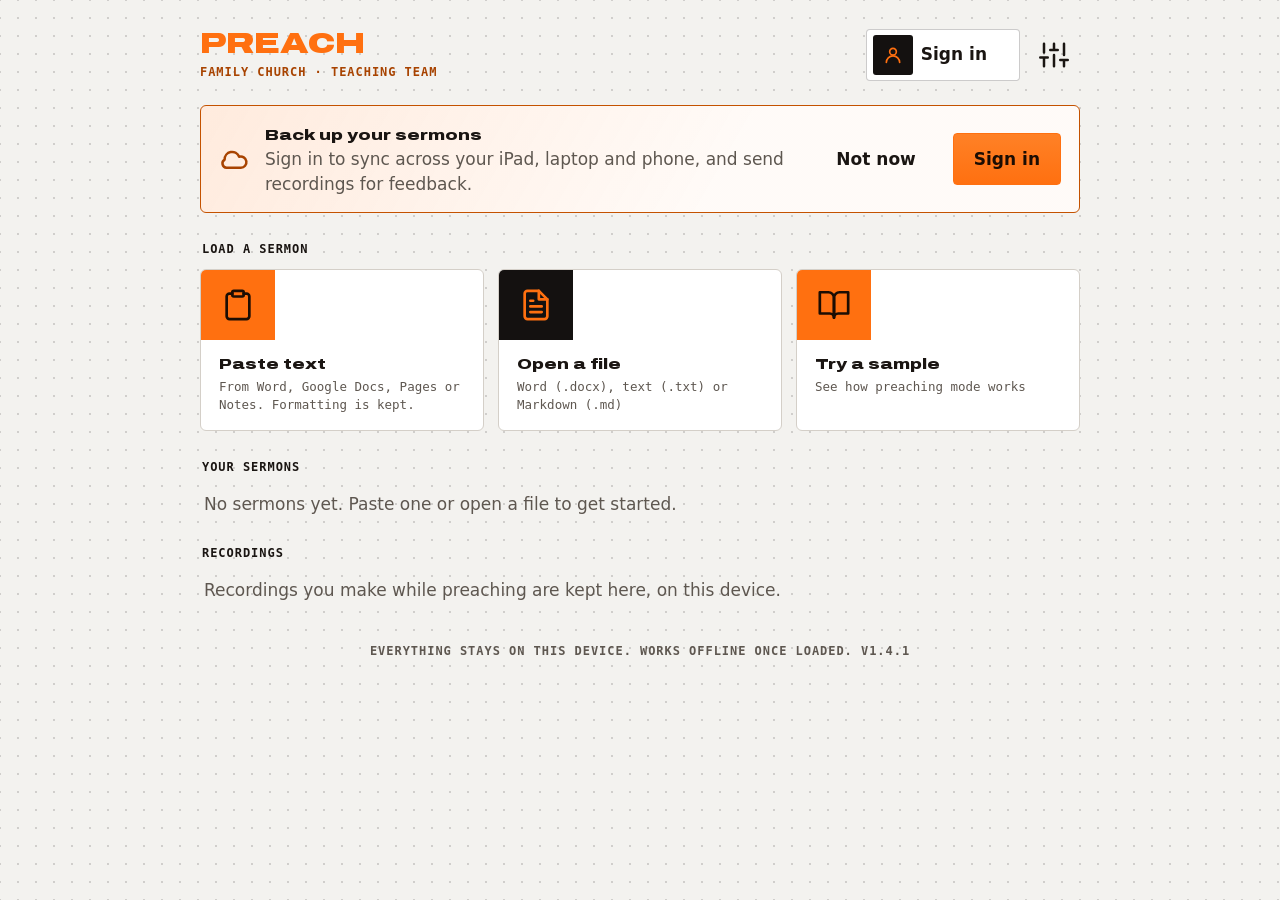
==== commit 0e6974ec: "v1.4.1: network-first service worker, auto-update at safe moments (pill while preaching), version in" ====
--- a/index.html
+++ b/index.html
@@ -187,6 +187,7 @@
 </section>
 
 <!-- ================= PREACH ================= -->
+<button id="update-pill" class="update-pill" type="button" hidden><svg class="ic sm"><use href="#i-reset"/></svg>Update ready — tap to refresh</button>
 <section id="preach" class="view" hidden>
   <header class="pbar top">
     <button id="p-exit" class="icon-btn" aria-label="Back to home" title="Back to home"><svg class="ic"><use href="#i-back"/></svg></button>
@@ -396,6 +397,11 @@
         <div class="help" id="s-storage" style="margin-bottom:10px"></div>
         <button class="btn danger" id="s-wipe"><svg class="ic sm"><use href="#i-trash"/></svg>Delete all sermons &amp; recordings</button>
       </div>
+      <hr class="divider">
+      <div class="field row-between">
+        <div><span class="label" style="margin:0">Version</span><div class="help mono" id="s-update-status" style="margin-top:2px"></div></div>
+        <div style="display:flex;gap:10px;align-items:center"><span class="mono s-version" id="s-version"></span><button class="btn sm" id="s-check-update" type="button">Check for updates</button></div>
+      </div>
     </div>
   </div>
 </dialog>
--- a/css/app.css
+++ b/css/app.css
@@ -651,3 +651,10 @@
 .rv-invite { padding: 14px 18px; margin-bottom: 14px; }
 .rv-invite-help { flex-basis: 100%; font-size: 13px; }
 .rv-invite .rv-sql { font-size: 12px; font-weight: 600; letter-spacing: 0; padding: 2px 6px; word-break: break-all; }
+
+/* ---------- update ready pill (v1.4.1) ---------- */
+.update-pill { position: fixed; left: 50%; bottom: calc(18px + env(safe-area-inset-bottom)); transform: translateX(-50%); z-index: 90;
+  display: inline-flex; align-items: center; gap: 8px; padding: 10px 18px; border-radius: 999px; border: 1px solid var(--line);
+  background: var(--text); color: var(--bg); font: 700 14px/1 var(--sans, inherit); box-shadow: 0 6px 20px rgba(0,0,0,.25); cursor: pointer; }
+.update-pill[hidden] { display: none; }
+.s-version { font-weight: 800; font-size: 15px; }
